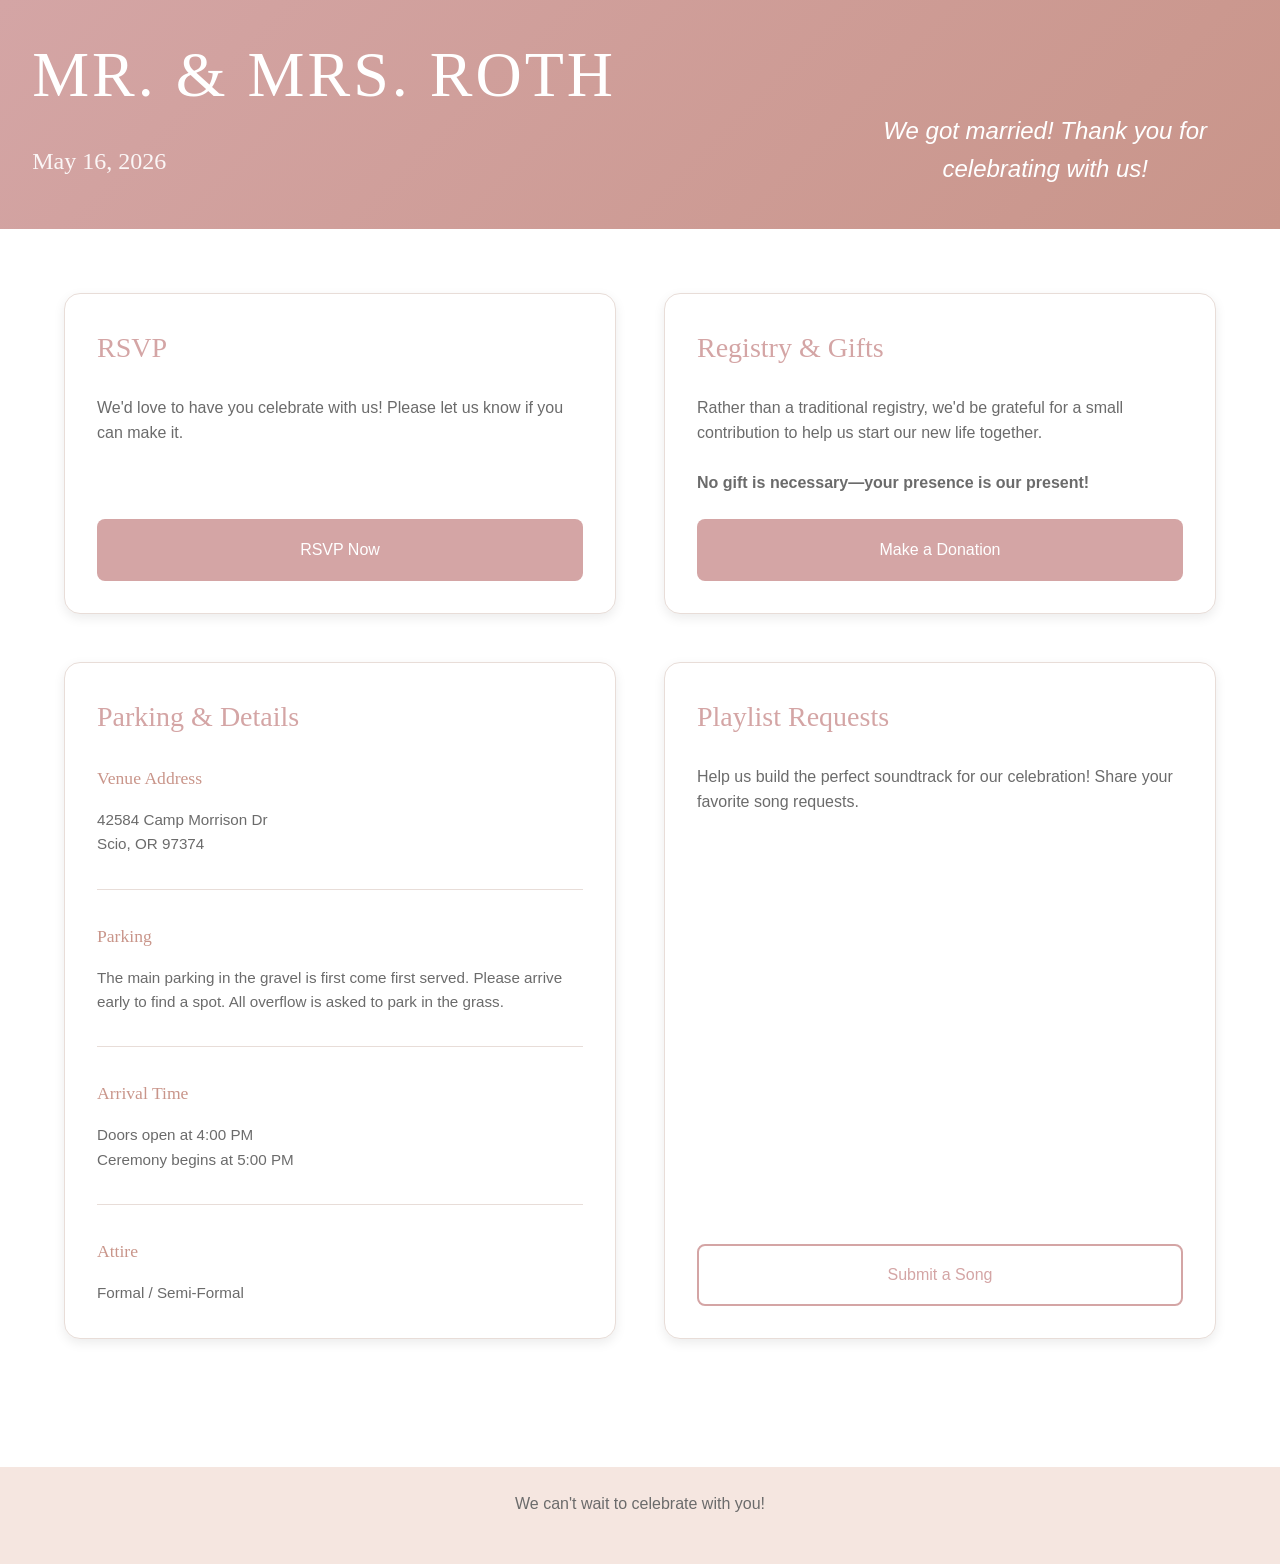
==== index.html @ 15a50e6d "Tweaked the hero section spacing and responsiveness and added some real rough info." ====
<!DOCTYPE html>
<html lang="en">
<head>
    <meta charset="UTF-8">
    <meta name="viewport" content="width=device-width, initial-scale=1.0">
    <title>Mr. & Mrs. Roth - 2026</title>
    <link rel="stylesheet" href="style.css">
</head>
<body>
    <!-- ========== HERO SECTION ========== -->
    <section class="hero">
        <div class="hero-content">
            <div class="hero-left">
                <h1 class="hero-title">Mr. & Mrs. Roth</h1>
                <p class="hero-subtitle">May 16, 2026</p>
            </div>
            <!-- Countdown Timer -->
            <div class="hero-right">
                <div class="countdown">
                    <div class="countdown-item">
                        <span class="countdown-value" id="days">0</span>
                        <span class="countdown-label">Days</span>
                    </div>
                    <div class="countdown-item">
                        <span class="countdown-value" id="hours">0</span>
                        <span class="countdown-label">Hours</span>
                    </div>
                    <div class="countdown-item">
                        <span class="countdown-value" id="minutes">0</span>
                        <span class="countdown-label">Minutes</span>
                    </div>
                    <div class="countdown-item">
                        <span class="countdown-value" id="seconds">0</span>
                        <span class="countdown-label">Seconds</span>
                    </div>
                </div>
            </div>
        </div>
    </section>

    <!-- ========== MAIN CONTENT GRID ========== -->
    <main class="container">
        <!-- TOP LEFT: RSVP Card -->
        <section class="card rsvp-card">
            <h2>RSVP</h2>
            <!-- EDIT: Replace Google Forms URL with your actual form link -->
            <p>We'd love to have you celebrate with us! Please let us know if you can make it.</p>
            <a href="https://forms.google.com/placeholder-rsvp-form" class="btn btn-primary" target="_blank">
                RSVP Now
            </a>
            <!-- OPTIONAL: Embedded Google Form
            If you prefer to embed a form instead of linking to it, uncomment the iframe below
            and replace the src URL with your Google Form embedding link.
            <iframe src="https://docs.google.com/forms/d/e/YOUR-FORM-ID/viewform?embedded=true" 
                    width="100%" height="400" frameborder="0" marginheight="0" marginwidth="0">
                Loading form...
            </iframe>
            -->
        </section>

        <!-- TOP RIGHT: Registry / Gifts Card -->
        <!-- EDIT: Customize the registry message and donation link -->
        <section class="card registry-card">
            <h2>Registry & Gifts</h2>
            <p>Rather than a traditional registry, we'd be grateful for a small contribution to help us start our new life together.</p>
            <p><strong>No gift is necessary—your presence is our present!</strong></p>
            <!-- EDIT: Replace placeholder donation link with your actual payment/donation service -->
            <a href="https://www.placeholder-donation-link.com" class="btn btn-primary" target="_blank">
                Make a Donation
            </a>
        </section>

        <!-- BOTTOM LEFT: Parking & Logistics Card -->
        <!-- EDIT: Replace all placeholder details with your actual venue information -->
        <section class="card logistics-card">
            <h2>Parking & Details</h2>
            <div class="detail-item">
                <h3>Venue Address</h3>
                <p>42584 Camp Morrison Dr<br>Scio, OR 97374</p>
            </div>
            <div class="detail-item">
                <h3>Parking</h3>
                <p>The main parking in the gravel is first come first served. Please arrive early to find a spot. All overflow is asked to park in the grass.</p>
            </div>
            <div class="detail-item">
                <h3>Arrival Time</h3>
                <p>Doors open at 4:00 PM<br>Ceremony begins at 5:00 PM</p>
            </div>
            <div class="detail-item">
                <h3>Attire</h3>
                <p>Formal / Semi-Formal</p>
            </div>
        </section>

        <!-- BOTTOM RIGHT: Playlist Requests Card -->
        <!-- EDIT: Change this section to FAQs, Accommodations, or other content as needed -->
        <section class="card playlist-card">
            <h2>Playlist Requests</h2>
            <p>Help us build the perfect soundtrack for our celebration! Share your favorite song requests.</p>
            <!-- EDIT: Replace with your actual playlist request link -->
            <a href="https://forms.google.com/placeholder-playlist-form" class="btn btn-secondary" target="_blank">
                Submit a Song
            </a>
        </section>
    </main>

    <!-- Footer (optional) -->
    <footer class="footer">
        <p>We can't wait to celebrate with you!</p>
    </footer>

    <!-- Link to JavaScript file -->
    <script src="script.js"></script>
</body>
</html>
---- style.css ----
/* ========== VARIABLES & RESET ========== */

:root {
    /* Color Palette */
    --primary-color: #d4a5a5;      /* Soft rose */
    --secondary-color: #f5e6e0;    /* Cream/off-white */
    --text-dark: #3d3d3d;          /* Dark gray */
    --text-light: #6b6b6b;         /* Medium gray */
    --accent: #c9958a;             /* Muted mauve */
    --border-light: #e8ddd8;       /* Light taupe */
    --shadow: rgba(0, 0, 0, 0.08); /* Subtle shadow */
    
    /* Typography */
    --font-serif: 'Georgia', 'Garamond', serif;
    --font-sans: 'Segoe UI', 'Helvetica Neue', sans-serif;
    
    /* Spacing */
    --spacing-xs: 0.5rem;
    --spacing-sm: 1rem;
    --spacing-md: 1.5rem;
    --spacing-lg: 2rem;
    --spacing-xl: 3rem;
    --spacing-2xl: 4rem;
    
    /* Transitions */
    --transition: all 0.3s ease;
}

* {
    margin: 0;
    padding: 0;
    box-sizing: border-box;
}

html {
    scroll-behavior: smooth;
}

body {
    font-family: var(--font-sans);
    color: var(--text-dark);
    background-color: #ffffff;
    line-height: 1.6;
}

/* ========== TYPOGRAPHY ========== */

h1, h2, h3 {
    font-family: var(--font-serif);
    font-weight: normal;
    color: var(--text-dark);
}

h1 {
    font-size: 3.5rem;
    letter-spacing: 2px;
    margin-bottom: var(--spacing-sm);
}

h2 {
    font-size: 1.75rem;
    margin-bottom: var(--spacing-md);
    color: var(--accent);
}

h3 {
    font-size: 1.1rem;
    margin-bottom: var(--spacing-xs);
}

p {
    color: var(--text-light);
    margin-bottom: var(--spacing-md);
}

/* ========== HERO SECTION ========== */

.hero {
    background: linear-gradient(135deg, var(--primary-color) 0%, var(--accent) 100%);
    color: white;
    padding: var(--spacing-md) var(--spacing-sm);
    text-align: center;
    width: 100%;
    min-height: 20vh;
    display: flex;
    align-items: center;
    justify-content: center;
}

.hero-content {
    display: flex;
    align-items: center;
    justify-content: space-evenly;
    flex-direction: row;
    gap: var(--spacing-2xl);
}

.hero-left {
    flex: 2;
    display: flex;
    flex-direction: column ;
    text-align: left;
}

.hero-right {
    flex: 1;
    display: flex;
    align-self: end;
    justify-content: center;
    padding: var(--spacing-sm);
}

.hero-title {
    color: white;
    font-size: clamp(2.5rem, 10vw, 4rem);
    margin-bottom: var(--spacing-sm);
    text-transform: uppercase;
    letter-spacing: 3px;
}

.hero-subtitle {
    color: rgba(255, 255, 255, 0.9);
    font-size: 1.5rem;
    /* margin-bottom: var(--spacing-2xl); */
    font-family: var(--font-serif);
    font-weight: normal;
}

/* ========== COUNTDOWN TIMER ========== */

.countdown {
    display: flex;
    flex-direction: row;
    justify-content: center;
    gap: var(--spacing-sm);
    flex-wrap: nowrap;
    margin-top: 0;
}

.countdown-item {
    display: flex;
    flex-direction: column;
    align-items: center;
    background: rgba(255, 255, 255, 0.15);
    padding: var(--spacing-sm) var(--spacing-md);
    border-radius: 12px;
    backdrop-filter: blur(10px);
    min-width: 70px;
}

.countdown-value {
    font-size: 1.8rem;
    font-weight: bold;
    color: white;
    display: block;
    margin-bottom: var(--spacing-xs);
}

.countdown-label {
    font-size: 0.85rem;
    color: rgba(255, 255, 255, 0.8);
    text-transform: uppercase;
    letter-spacing: 1px;
}

.countdown-expired {
    text-align: center;
    color: white;
    font-size: 1.5rem;
    margin-top: var(--spacing-xl);
    font-style: italic;
}

/* ========== MAIN CONTAINER & GRID ========== */

.container {
    max-width: 1200px;
    margin: 0 auto;
    padding: var(--spacing-2xl) var(--spacing-md);
    display: grid;
    grid-template-columns: 1fr 1fr;
    gap: var(--spacing-xl);
}

/* ========== CARDS ========== */

.card {
    background: white;
    border: 1px solid var(--border-light);
    border-radius: 16px;
    padding: var(--spacing-lg);
    box-shadow: 0 4px 12px var(--shadow);
    transition: var(--transition);
    display: flex;
    flex-direction: column;
}

.card:hover {
    box-shadow: 0 8px 20px rgba(0, 0, 0, 0.12);
    transform: translateY(-2px);
}

.card h2 {
    color: var(--primary-color);
}

.card p {
    flex-grow: 1;
    margin-bottom: var(--spacing-md);
}

/* Card-specific styling */
.rsvp-card, .registry-card, .logistics-card, .playlist-card {
    min-height: 300px;
}

/* ========== DETAIL ITEMS (for Logistics) ========== */

.detail-item {
    margin-bottom: var(--spacing-lg);
    padding-bottom: var(--spacing-lg);
    border-bottom: 1px solid var(--border-light);
}

.detail-item:last-child {
    border-bottom: none;
    margin-bottom: 0;
    padding-bottom: 0;
}

.detail-item h3 {
    color: var(--accent);
    margin-bottom: var(--spacing-sm);
}

.detail-item p {
    margin-bottom: 0;
    font-size: 0.95rem;
}

/* ========== BUTTONS ========== */

.btn {
    display: inline-block;
    padding: var(--spacing-sm) var(--spacing-lg);
    border-radius: 8px;
    text-decoration: none;
    font-weight: 500;
    text-align: center;
    border: none;
    cursor: pointer;
    transition: var(--transition);
    font-size: 1rem;
    border: 2px solid transparent;
}

.btn-primary {
    background: var(--primary-color);
    color: white;
}

.btn-primary:hover {
    background: var(--accent);
    transform: translateY(-2px);
    box-shadow: 0 4px 12px rgba(212, 165, 165, 0.3);
}

.btn-secondary {
    background: transparent;
    color: var(--primary-color);
    border: 2px solid var(--primary-color);
}

.btn-secondary:hover {
    background: var(--secondary-color);
    border-color: var(--accent);
    color: var(--accent);
}

/* ========== FOOTER ========== */

.footer {
    background: var(--secondary-color);
    text-align: center;
    padding: var(--spacing-md) var(--spacing-md);
    margin-top: var(--spacing-2xl);
    color: var(--text-light);
}

/* ========== RESPONSIVE DESIGN ========== */

/* Tablet and smaller desktop */
@media (max-width: 768px) {
    :root {
        --spacing-xl: 2rem;
        --spacing-2xl: 2.5rem;
    }

    h1 {
        font-size: 2.5rem;
    }

    h2 {
        font-size: 1.5rem;
    }
    
    .hero-subtitle {
        font-size: 1.25rem;
    }

    .hero-content {
        flex-direction: column;
        text-align: center;
    }

    .hero-left {
        text-align: center;
    }

    .hero-right {
        width: 100%;
    }

    .countdown {
        gap: var(--spacing-md);
        flex-direction: row;
        flex-wrap: wrap;
        justify-content: center;
    }

    .countdown-item {
        padding: var(--spacing-md) var(--spacing-md);
        min-width: 75px;
    }

    .countdown-value {
        font-size: 2rem;
    }

    .container {
        grid-template-columns: 1fr;
        gap: var(--spacing-lg);
    }

    .card {
        padding: var(--spacing-md);
        min-height: auto;
    }
}

/* Mobile */
@media (max-width: 480px) {
    :root {
        --spacing-lg: 1.5rem;
        --spacing-xl: 1.5rem;
        --spacing-2xl: 2rem;
    }

    h1 {
        font-size: 2rem;
        letter-spacing: 1px;
    }

    h2 {
        font-size: 1.3rem;
    }

    .hero {
        min-height: 35vh;
        padding: var(--spacing-xl) 0;
    }

    .hero-content {
        flex-direction: column;
        text-align: center;
    }

    .hero-right {
        padding: 0;
    }

    .hero-title {
        font-size: 2rem;
    }

    .hero-subtitle {
        font-size: 1rem;
    }

    .countdown {
        gap: var(--spacing-xs);
        flex-direction: row;
        flex-wrap: wrap;
        justify-content: center;
    }

    .countdown-item {
        padding: var(--spacing-sm) var(--spacing-sm);
        min-width: 50px;
    }

    .countdown-value {
        font-size: 1.3rem;
    }

    .countdown-label {
        font-size: 0.7rem;
    }

    .container {
        padding: var(--spacing-lg) var(--spacing-sm);
        gap: var(--spacing-md);
    }

    .card {
        padding: var(--spacing-md) var(--spacing-sm);
    }

    .btn {
        width: 100%;
        padding: var(--spacing-sm) var(--spacing-md);
    }

    .detail-item {
        margin-bottom: var(--spacing-md);
        padding-bottom: var(--spacing-md);
    }
}

/* ========== PRINT STYLES ========== */

@media print {
    .countdown {
        display: none;
    }
}
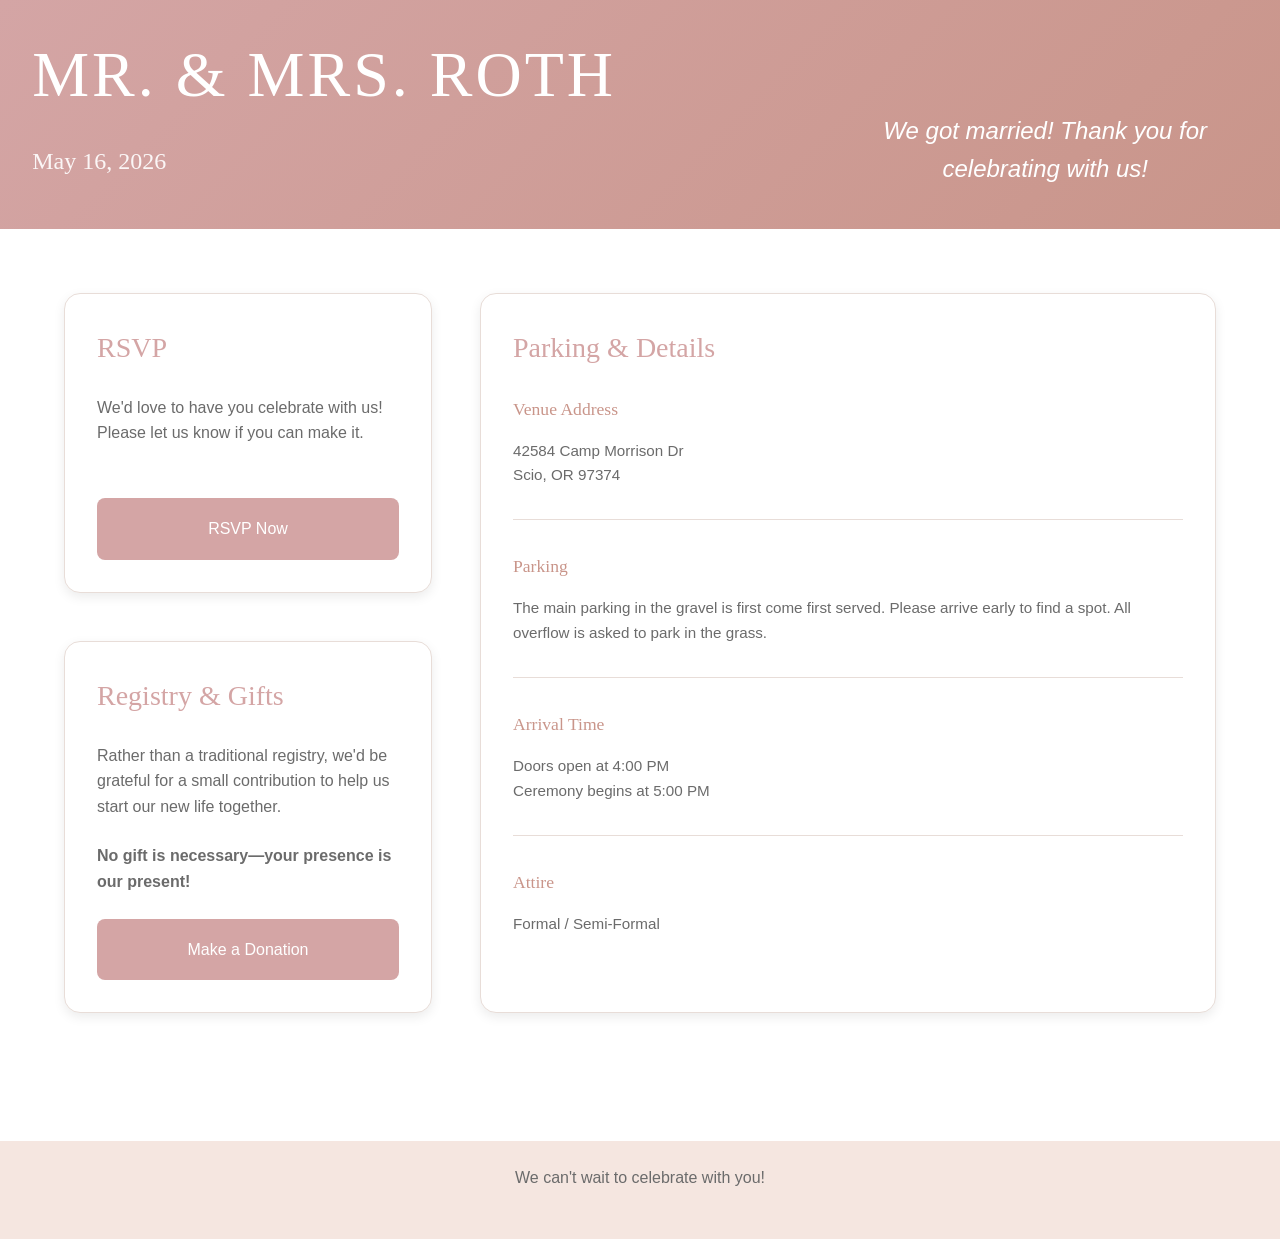
==== commit ced09208: "Reorganized the layout and linked a google from for RSVPing" ====
--- a/index.html
+++ b/index.html
@@ -43,19 +43,10 @@
         <!-- TOP LEFT: RSVP Card -->
         <section class="card rsvp-card">
             <h2>RSVP</h2>
-            <!-- EDIT: Replace Google Forms URL with your actual form link -->
             <p>We'd love to have you celebrate with us! Please let us know if you can make it.</p>
-            <a href="https://forms.google.com/placeholder-rsvp-form" class="btn btn-primary" target="_blank">
+            <a href="https://forms.gle/iLn6RCU9PXUyWr2C9" class="btn btn-primary" target="_blank">
                 RSVP Now
             </a>
-            <!-- OPTIONAL: Embedded Google Form
-            If you prefer to embed a form instead of linking to it, uncomment the iframe below
-            and replace the src URL with your Google Form embedding link.
-            <iframe src="https://docs.google.com/forms/d/e/YOUR-FORM-ID/viewform?embedded=true" 
-                    width="100%" height="400" frameborder="0" marginheight="0" marginwidth="0">
-                Loading form...
-            </iframe>
-            -->
         </section>
 
         <!-- TOP RIGHT: Registry / Gifts Card -->
@@ -92,16 +83,6 @@
             </div>
         </section>
 
-        <!-- BOTTOM RIGHT: Playlist Requests Card -->
-        <!-- EDIT: Change this section to FAQs, Accommodations, or other content as needed -->
-        <section class="card playlist-card">
-            <h2>Playlist Requests</h2>
-            <p>Help us build the perfect soundtrack for our celebration! Share your favorite song requests.</p>
-            <!-- EDIT: Replace with your actual playlist request link -->
-            <a href="https://forms.google.com/placeholder-playlist-form" class="btn btn-secondary" target="_blank">
-                Submit a Song
-            </a>
-        </section>
     </main>
 
     <!-- Footer (optional) -->
--- a/style.css
+++ b/style.css
@@ -210,8 +210,29 @@
 }
 
 /* Card-specific styling */
-.rsvp-card, .registry-card, .logistics-card, .playlist-card {
+.rsvp-card, .registry-card, .logistics-card {
     min-height: 300px;
+}
+
+@media (min-width: 769px) {
+    .container {
+        grid-template-columns: 1fr 2fr;
+        grid-template-areas:
+            "rsvp logistics"
+            "registry logistics";
+    }
+
+    .rsvp-card {
+        grid-area: rsvp;
+    }
+
+    .registry-card {
+        grid-area: registry;
+    }
+
+    .logistics-card {
+        grid-area: logistics;
+    }
 }
 
 /* ========== DETAIL ITEMS (for Logistics) ========== */
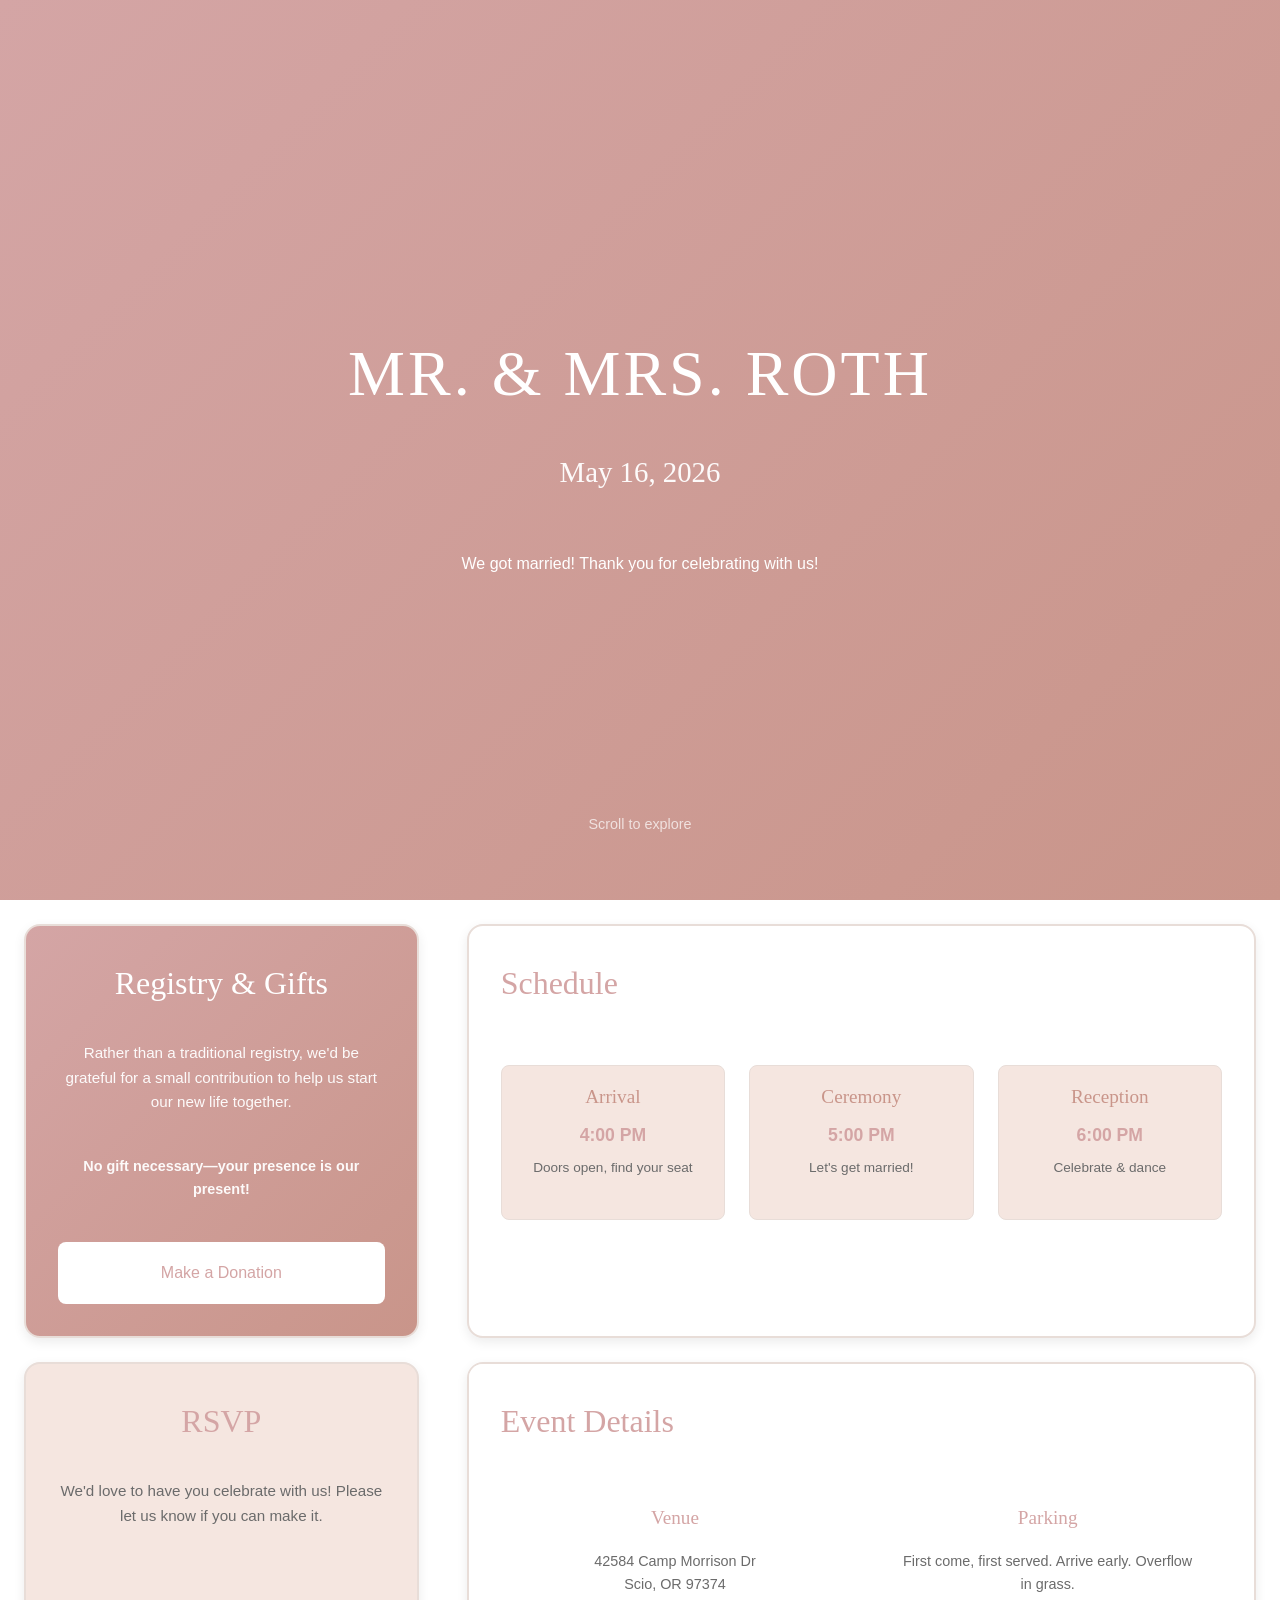
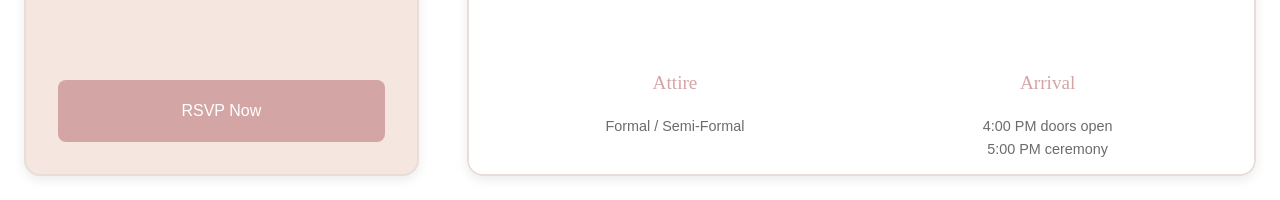
==== commit b853156c: "Save commit" ====
--- a/index.html
+++ b/index.html
@@ -8,14 +8,13 @@
 </head>
 <body>
     <!-- ========== HERO SECTION ========== -->
-    <section class="hero">
+    <section class="section hero">
         <div class="hero-content">
-            <div class="hero-left">
+            <div class="hero-title-wrapper">
                 <h1 class="hero-title">Mr. & Mrs. Roth</h1>
                 <p class="hero-subtitle">May 16, 2026</p>
-            </div>
-            <!-- Countdown Timer -->
-            <div class="hero-right">
+                
+                <!-- Countdown Timer -->
                 <div class="countdown">
                     <div class="countdown-item">
                         <span class="countdown-value" id="days">0</span>
@@ -36,61 +35,170 @@
                 </div>
             </div>
         </div>
-    </section>
-
-    <!-- ========== MAIN CONTENT GRID ========== -->
-    <main class="container">
-        <!-- TOP LEFT: RSVP Card -->
-        <section class="card rsvp-card">
-            <h2>RSVP</h2>
-            <p>We'd love to have you celebrate with us! Please let us know if you can make it.</p>
-            <a href="https://forms.gle/iLn6RCU9PXUyWr2C9" class="btn btn-primary" target="_blank">
-                RSVP Now
-            </a>
-        </section>
-
-        <!-- TOP RIGHT: Registry / Gifts Card -->
-        <!-- EDIT: Customize the registry message and donation link -->
-        <section class="card registry-card">
-            <h2>Registry & Gifts</h2>
-            <p>Rather than a traditional registry, we'd be grateful for a small contribution to help us start our new life together.</p>
-            <p><strong>No gift is necessary—your presence is our present!</strong></p>
-            <!-- EDIT: Replace placeholder donation link with your actual payment/donation service -->
-            <a href="https://www.placeholder-donation-link.com" class="btn btn-primary" target="_blank">
-                Make a Donation
-            </a>
-        </section>
-
-        <!-- BOTTOM LEFT: Parking & Logistics Card -->
-        <!-- EDIT: Replace all placeholder details with your actual venue information -->
-        <section class="card logistics-card">
-            <h2>Parking & Details</h2>
-            <div class="detail-item">
-                <h3>Venue Address</h3>
-                <p>42584 Camp Morrison Dr<br>Scio, OR 97374</p>
-            </div>
-            <div class="detail-item">
-                <h3>Parking</h3>
-                <p>The main parking in the gravel is first come first served. Please arrive early to find a spot. All overflow is asked to park in the grass.</p>
-            </div>
-            <div class="detail-item">
-                <h3>Arrival Time</h3>
-                <p>Doors open at 4:00 PM<br>Ceremony begins at 5:00 PM</p>
-            </div>
-            <div class="detail-item">
-                <h3>Attire</h3>
-                <p>Formal / Semi-Formal</p>
-            </div>
-        </section>
-
-    </main>
-
-    <!-- Footer (optional) -->
-    <footer class="footer">
-        <p>We can't wait to celebrate with you!</p>
-    </footer>
-
-    <!-- Link to JavaScript file -->
+
+        <!-- Scroll indicator -->
+        <div class="scroll-indicator">
+            <span>Scroll to explore</span>
+        </div>
+    </section>
+
+    <!-- ========== MAIN CONTENT SECTION ========== -->
+    <section class="section main-content">
+        <div class="content-grid">
+            <!-- LEFT COLUMN (1/3 width) -->
+            <div class="content-column left-column">
+                <!-- Left Card 1: Registry -->
+                <div class="card registry-card">
+                    <h2>Registry & Gifts</h2>
+                    <p class="registry-message">
+                        Rather than a traditional registry, we'd be grateful for a small contribution to help us start our new life together.
+                    </p>
+                    <p class="registry-emphasis">
+                        <strong>No gift necessary—your presence is our present!</strong>
+                    </p>
+                    <a href="#" class="btn btn-primary" target="_blank">
+                        Make a Donation
+                    </a>
+                </div>
+
+                <!-- Left Card 2: RSVP -->
+                <div class="card rsvp-card">
+                    <h2>RSVP</h2>
+                    <p>We'd love to have you celebrate with us! Please let us know if you can make it.</p>
+                    <a href="https://forms.gle/iLn6RCU9PXUyWr2C9" class="btn btn-primary" target="_blank">
+                        RSVP Now
+                    </a>
+                </div>
+            </div>
+
+            <!-- RIGHT COLUMN -->
+            <!-- RIGHT COLUMN (2/3 width) -->
+            <div class="content-column right-column">
+                <!-- Right Card 1: Schedule -->
+                <div class="card schedule-card">
+                    <h2>Schedule</h2>
+                    <div class="schedule-items">
+                        <div class="schedule-item">
+                            <h3>Arrival</h3>
+                            <p class="time">4:00 PM</p>
+                            <p class="description">Doors open, find your seat</p>
+                        </div>
+                        <div class="schedule-item">
+                            <h3>Ceremony</h3>
+                            <p class="time">5:00 PM</p>
+                            <p class="description">Let's get married!</p>
+                        </div>
+                        <div class="schedule-item">
+                            <h3>Reception</h3>
+                            <p class="time">6:00 PM</p>
+                            <p class="description">Celebrate & dance</p>
+                        </div>
+                    </div>
+                </div>
+
+                <!-- Right Card 2: Event Details -->
+                <div class="card details-card">
+                    <h2>Event Details</h2>
+                    <div class="details-grid">
+                        <div class="detail-item">
+                            <h3>Venue</h3>
+                            <p>42584 Camp Morrison Dr<br>Scio, OR 97374</p>
+                        </div>
+                        <div class="detail-item">
+                            <h3>Parking</h3>
+                            <p>First come, first served. Arrive early. Overflow in grass.</p>
+                        </div>
+                        <div class="detail-item">
+                            <h3>Attire</h3>
+                            <p>Formal / Semi-Formal</p>
+                        </div>
+                        <div class="detail-item">
+                            <h3>Arrival</h3>
+                            <p>4:00 PM doors open<br>5:00 PM ceremony</p>
+                        </div>
+                    </div>
+                </div>
+            </div>
+        </div>
+    </section>
+
+    <!-- ========== MOBILE-ONLY SECTIONS ========== -->
+    <!-- These sections only appear on mobile and provide additional snap points -->
+    
+    <section class="section registry-mobile">
+        <div class="section-content">
+            <div class="card registry-card">
+                <h2>Registry & Gifts</h2>
+                <p class="registry-message">
+                    Rather than a traditional registry, we'd be grateful for a small contribution to help us start our new life together.
+                </p>
+                <p class="registry-emphasis">
+                    <strong>No gift necessary—your presence is our present!</strong>
+                </p>
+                <a href="#" class="btn btn-primary" target="_blank">
+                    Make a Donation
+                </a>
+            </div>
+
+            <div class="card rsvp-card">
+                <h2>RSVP</h2>
+                <p>We'd love to have you celebrate with us! Please let us know if you can make it.</p>
+                <a href="https://forms.gle/iLn6RCU9PXUyWr2C9" class="btn btn-primary" target="_blank">
+                    RSVP Now
+                </a>
+            </div>
+        </div>
+    </section>
+    
+    <section class="section schedule-mobile">
+        <div class="section-content">
+            <h2>Schedule</h2>
+            <div class="schedule-items">
+                <div class="schedule-item">
+                    <h3>Arrival</h3>
+                    <p class="time">4:00 PM</p>
+                    <p class="description">Doors open, find your seat</p>
+                </div>
+                <div class="schedule-item">
+                    <h3>Ceremony</h3>
+                    <p class="time">5:00 PM</p>
+                    <p class="description">Let's get married!</p>
+                </div>
+                <div class="schedule-item">
+                    <h3>Reception</h3>
+                    <p class="time">6:00 PM</p>
+                    <p class="description">Celebrate & dance</p>
+                </div>
+            </div>
+        </div>
+    </section>
+
+    <section class="section event-details-mobile">
+        <div class="section-content">
+            <div class="card details-card">
+                <h2>Event Details</h2>
+                <div class="details-grid">
+                    <div class="detail-item">
+                        <h3>Venue</h3>
+                        <p>42584 Camp Morrison Dr<br>Scio, OR 97374</p>
+                    </div>
+                    <div class="detail-item">
+                        <h3>Parking</h3>
+                        <p>First come, first served. Arrive early. Overflow in grass.</p>
+                    </div>
+                    <div class="detail-item">
+                        <h3>Attire</h3>
+                        <p>Formal / Semi-Formal</p>
+                    </div>
+                    <div class="detail-item">
+                        <h3>Arrival</h3>
+                        <p>4:00 PM doors open<br>5:00 PM ceremony</p>
+                    </div>
+                </div>
+            </div>
+        </div>
+    </section>
+
     <script src="script.js"></script>
 </body>
 </html>
--- a/style.css
+++ b/style.css
@@ -34,6 +34,7 @@
 
 html {
     scroll-behavior: smooth;
+    scroll-snap-type: y mandatory;
 }
 
 body {
@@ -41,6 +42,8 @@
     color: var(--text-dark);
     background-color: #ffffff;
     line-height: 1.6;
+    margin: 0;
+    padding: 0;
 }
 
 /* ========== TYPOGRAPHY ========== */
@@ -52,25 +55,49 @@
 }
 
 h1 {
-    font-size: 3.5rem;
+    font-size: clamp(2.5rem, 5vw, 4rem);
     letter-spacing: 2px;
+    margin-bottom: var(--spacing-md);
+}
+
+h2 {
+    font-size: clamp(1.5rem, 4vw, 2rem);
+    margin-bottom: var(--spacing-lg);
+    color: var(--accent);
+}
+
+h3 {
+    font-size: clamp(1rem, 2.5vw, 1.2rem);
     margin-bottom: var(--spacing-sm);
-}
-
-h2 {
-    font-size: 1.75rem;
-    margin-bottom: var(--spacing-md);
     color: var(--accent);
-}
-
-h3 {
-    font-size: 1.1rem;
-    margin-bottom: var(--spacing-xs);
 }
 
 p {
     color: var(--text-light);
     margin-bottom: var(--spacing-md);
+    font-size: clamp(0.95rem, 2vw, 1rem);
+}
+
+/* ========== SECTIONS ========== */
+
+.section {
+    width: 100%;
+    height: 100vh;
+    height: 100svh;
+    display: flex;
+    flex-direction: column;
+    align-items: center;
+    justify-content: center;
+    scroll-snap-align: start;
+    scroll-snap-stop: always;
+    position: relative;
+}
+
+.section-content {
+    max-width: 900px;
+    width: 100%;
+    text-align: center;
+    padding: var(--spacing-lg);
 }
 
 /* ========== HERO SECTION ========== */
@@ -78,52 +105,37 @@
 .hero {
     background: linear-gradient(135deg, var(--primary-color) 0%, var(--accent) 100%);
     color: white;
-    padding: var(--spacing-md) var(--spacing-sm);
-    text-align: center;
-    width: 100%;
-    min-height: 20vh;
-    display: flex;
+    padding: var(--spacing-2xl) var(--spacing-lg);
+}
+
+.hero-content {
+    display: flex;
+    flex-direction: column;
     align-items: center;
     justify-content: center;
-}
-
-.hero-content {
-    display: flex;
-    align-items: center;
-    justify-content: space-evenly;
-    flex-direction: row;
     gap: var(--spacing-2xl);
 }
 
-.hero-left {
-    flex: 2;
-    display: flex;
-    flex-direction: column ;
-    text-align: left;
-}
-
-.hero-right {
-    flex: 1;
-    display: flex;
-    align-self: end;
-    justify-content: center;
-    padding: var(--spacing-sm);
-}
-
 .hero-title {
     color: white;
-    font-size: clamp(2.5rem, 10vw, 4rem);
-    margin-bottom: var(--spacing-sm);
     text-transform: uppercase;
     letter-spacing: 3px;
+    margin-bottom: 0;
+}
+
+.hero-title-wrapper {
+    display: flex;
+    flex-direction: column;
+    align-items: center;
+    gap: var(--spacing-md);
 }
 
 .hero-subtitle {
-    color: rgba(255, 255, 255, 0.9);
-    font-size: 1.5rem;
-    /* margin-bottom: var(--spacing-2xl); */
+    color: rgba(255, 255, 255, 0.95);
     font-family: var(--font-serif);
-    font-weight: normal;
+    font-size: clamp(1.25rem, 3vw, 1.8rem);
+    margin-bottom: 0;
+    margin-top: 0;
 }
 
 /* ========== COUNTDOWN TIMER ========== */
@@ -133,8 +145,8 @@
     flex-direction: row;
     justify-content: center;
     gap: var(--spacing-sm);
-    flex-wrap: nowrap;
-    margin-top: 0;
+    flex-wrap: wrap;
+    margin-top: var(--spacing-lg);
 }
 
 .countdown-item {
@@ -142,14 +154,14 @@
     flex-direction: column;
     align-items: center;
     background: rgba(255, 255, 255, 0.15);
-    padding: var(--spacing-sm) var(--spacing-md);
+    padding: var(--spacing-md) var(--spacing-lg);
     border-radius: 12px;
     backdrop-filter: blur(10px);
     min-width: 70px;
 }
 
 .countdown-value {
-    font-size: 1.8rem;
+    font-size: clamp(1.5rem, 3vw, 2.2rem);
     font-weight: bold;
     color: white;
     display: block;
@@ -157,51 +169,97 @@
 }
 
 .countdown-label {
-    font-size: 0.85rem;
+    font-size: 0.75rem;
     color: rgba(255, 255, 255, 0.8);
     text-transform: uppercase;
     letter-spacing: 1px;
 }
 
-.countdown-expired {
-    text-align: center;
-    color: white;
-    font-size: 1.5rem;
-    margin-top: var(--spacing-xl);
-    font-style: italic;
-}
-
-/* ========== MAIN CONTAINER & GRID ========== */
-
-.container {
-    max-width: 1200px;
-    margin: 0 auto;
-    padding: var(--spacing-2xl) var(--spacing-md);
+/* Scroll Indicator */
+
+.scroll-indicator {
+    position: absolute;
+    bottom: var(--spacing-2xl);
+    left: 50%;
+    transform: translateX(-50%);
+    color: rgba(255, 255, 255, 0.7);
+    font-size: 0.9rem;
+    animation: bounce 2s infinite;
+}
+
+@keyframes bounce {
+    0%, 100% {
+        transform: translateX(-50%) translateY(0);
+    }
+    50% {
+        transform: translateX(-50%) translateY(10px);
+    }
+}
+
+/* ========== MAIN CONTENT SECTION (Desktop) ========== */
+
+.main-content {
+    background: white;
+    padding: var(--spacing-md);
+    display: flex;
+    align-items: center;
+    justify-content: center;
+    height: 100vh;
+    height: 100svh;
+    overflow: hidden;
+    box-sizing: border-box;
+}
+
+.content-grid {
     display: grid;
-    grid-template-columns: 1fr 1fr;
-    gap: var(--spacing-xl);
+    grid-template-columns: 1fr 2fr;
+    gap: var(--spacing-md);
+    width: 100%;
+    height: 100%;
+    max-width: 1600px;
+    box-sizing: border-box;
+}
+
+.content-column {
+    display: grid;
+    grid-template-rows: 1fr 1fr;
+    gap: var(--spacing-md);
+    height: 100%;
+    width: 100%;
+    min-height: 0;
+}
+
+.left-column {
+    grid-template-columns: 1fr;
+}
+
+.right-column {
+    grid-template-columns: 1fr;
 }
 
 /* ========== CARDS ========== */
 
 .card {
     background: white;
-    border: 1px solid var(--border-light);
+    border: 2px solid var(--border-light);
     border-radius: 16px;
-    padding: var(--spacing-lg);
+    padding: var(--spacing-md);
     box-shadow: 0 4px 12px var(--shadow);
     transition: var(--transition);
     display: flex;
     flex-direction: column;
+    overflow-y: auto;
+    min-height: 0;
 }
 
 .card:hover {
+    border-color: var(--accent);
     box-shadow: 0 8px 20px rgba(0, 0, 0, 0.12);
-    transform: translateY(-2px);
 }
 
 .card h2 {
     color: var(--primary-color);
+    margin-top: 0;
 }
 
 .card p {
@@ -209,54 +267,119 @@
     margin-bottom: var(--spacing-md);
 }
 
-/* Card-specific styling */
-.rsvp-card, .registry-card, .logistics-card {
-    min-height: 300px;
-}
-
-@media (min-width: 769px) {
-    .container {
-        grid-template-columns: 1fr 2fr;
-        grid-template-areas:
-            "rsvp logistics"
-            "registry logistics";
-    }
-
-    .rsvp-card {
-        grid-area: rsvp;
-    }
-
-    .registry-card {
-        grid-area: registry;
-    }
-
-    .logistics-card {
-        grid-area: logistics;
-    }
-}
-
-/* ========== DETAIL ITEMS (for Logistics) ========== */
+/* ========== EVENT DETAILS CARD ========== */
+
+.details-card {
+    /* neutral background to match other cards */
+    background: white;
+    border: 2px solid var(--border-light);
+}
+
+.details-grid {
+    display: grid;
+    grid-template-columns: 1fr 1fr;
+    gap: var(--spacing-md);
+    width: 100%;
+    text-align: center;
+}
 
 .detail-item {
+    padding: var(--spacing-md);
+}
+
+.detail-item h3 {
+    margin-bottom: var(--spacing-sm);
+    color: var(--primary-color);
+}
+
+.detail-item p {
+    font-size: 0.9rem;
+    color: var(--text-light);
+    margin-bottom: 0;
+}
+
+/* ========== RSVP CARD ========== */
+
+.rsvp-card {
+    background: var(--secondary-color);
+    display: flex;
+    flex-direction: column;
+    justify-content: center;
+    text-align: center;
+}
+
+.rsvp-card p {
+    font-size: 0.95rem;
+}
+
+/* ========== SCHEDULE CARD ========== */
+
+.schedule-card {
+    background: white;
+}
+
+.schedule-items {
+    display: grid;
+    grid-template-columns: repeat(3, 1fr);
+    gap: var(--spacing-md);
+    width: 100%;
+    margin-top: var(--spacing-md);
+}
+
+.schedule-item {
+    background: var(--secondary-color);
+    padding: var(--spacing-sm);
+    border-radius: 8px;
+    text-align: center;
+    border: 1px solid var(--border-light);
+    display: flex;
+    flex-direction: column;
+    justify-content: center;
+}
+
+.schedule-item h3 {
+    margin-bottom: var(--spacing-xs);
+}
+
+.schedule-item .time {
+    font-size: 1.1rem;
+    color: var(--primary-color);
+    font-weight: bold;
+    margin-bottom: var(--spacing-xs);
+}
+
+.schedule-item .description {
+    font-size: 0.85rem;
+    color: var(--text-light);
+}
+
+/* ========== REGISTRY CARD ========== */
+
+.registry-card {
+    background: linear-gradient(135deg, var(--primary-color) 0%, var(--accent) 100%);
+    color: white;
+    display: flex;
+    flex-direction: column;
+    justify-content: center;
+    text-align: center;
+}
+
+.registry-card h2 {
+    color: white;
+}
+
+.registry-card p {
+    color: rgba(255, 255, 255, 0.95);
+}
+
+.registry-message {
+    font-size: 0.95rem;
+}
+
+.registry-emphasis {
+    font-size: 0.9rem;
+    color: rgba(255, 255, 255, 0.9);
     margin-bottom: var(--spacing-lg);
-    padding-bottom: var(--spacing-lg);
-    border-bottom: 1px solid var(--border-light);
-}
-
-.detail-item:last-child {
-    border-bottom: none;
-    margin-bottom: 0;
-    padding-bottom: 0;
-}
-
-.detail-item h3 {
-    color: var(--accent);
-    margin-bottom: var(--spacing-sm);
-}
-
-.detail-item p {
-    margin-bottom: 0;
-    font-size: 0.95rem;
 }
 
 /* ========== BUTTONS ========== */
@@ -271,7 +394,7 @@
     border: none;
     cursor: pointer;
     transition: var(--transition);
-    font-size: 1rem;
+    font-size: clamp(0.95rem, 2vw, 1rem);
     border: 2px solid transparent;
 }
 
@@ -283,168 +406,282 @@
 .btn-primary:hover {
     background: var(--accent);
     transform: translateY(-2px);
-    box-shadow: 0 4px 12px rgba(212, 165, 165, 0.3);
-}
-
-.btn-secondary {
-    background: transparent;
+    box-shadow: 0 6px 16px rgba(212, 165, 165, 0.3);
+}
+
+.registry-card .btn-primary {
+    background: white;
     color: var(--primary-color);
-    border: 2px solid var(--primary-color);
-}
-
-.btn-secondary:hover {
+}
+
+.registry-card .btn-primary:hover {
     background: var(--secondary-color);
-    border-color: var(--accent);
-    color: var(--accent);
-}
-
-/* ========== FOOTER ========== */
-
-.footer {
+}
+
+/* ========== MOBILE-ONLY SECTIONS ========== */
+
+.details-mobile,
+.schedule-mobile,
+.registry-mobile,
+.event-details-mobile {
+    display: none;
+    background: white;
+}
+
+.details-mobile .section-content {
+    display: flex;
+    flex-direction: column;
+    gap: var(--spacing-lg);
+    padding: var(--spacing-lg);
+}
+
+.details-mobile .card {
+    width: 100%;
+}
+
+.details-mobile .details-card {
+    margin-bottom: 0;
+}
+
+.details-mobile .rsvp-card {
+    text-align: center;
+}
+
+.schedule-mobile {
     background: var(--secondary-color);
-    text-align: center;
-    padding: var(--spacing-md) var(--spacing-md);
-    margin-top: var(--spacing-2xl);
-    color: var(--text-light);
+}
+
+.schedule-mobile .section-content {
+    display: flex;
+    flex-direction: column;
+    padding: var(--spacing-lg);
+}
+
+.registry-mobile {
+    background: linear-gradient(135deg, var(--primary-color) 0%, var(--accent) 100%);
+    color: white;
+}
+
+.registry-mobile .section-content {
+    display: flex;
+    flex-direction: column;
+    align-items: center;
+    justify-content: center;
+    padding: var(--spacing-lg);
+}
+
+.registry-mobile h2 {
+    color: white;
+}
+
+.registry-mobile p {
+    color: rgba(255, 255, 255, 0.95);
 }
 
 /* ========== RESPONSIVE DESIGN ========== */
 
-/* Tablet and smaller desktop */
-@media (max-width: 768px) {
-    :root {
-        --spacing-xl: 2rem;
-        --spacing-2xl: 2.5rem;
-    }
-
-    h1 {
-        font-size: 2.5rem;
-    }
-
-    h2 {
-        font-size: 1.5rem;
-    }
-    
-    .hero-subtitle {
-        font-size: 1.25rem;
-    }
-
-    .hero-content {
-        flex-direction: column;
-        text-align: center;
-    }
-
-    .hero-left {
-        text-align: center;
-    }
-
-    .hero-right {
-        width: 100%;
-    }
-
-    .countdown {
-        gap: var(--spacing-md);
-        flex-direction: row;
-        flex-wrap: wrap;
-        justify-content: center;
-    }
-
-    .countdown-item {
-        padding: var(--spacing-md) var(--spacing-md);
-        min-width: 75px;
-    }
-
-    .countdown-value {
-        font-size: 2rem;
-    }
-
-    .container {
-        grid-template-columns: 1fr;
+/* Landscape Tablet and Desktop */
+@media (min-width: 1024px) {
+    .main-content {
+        height: 100vh;
+        height: 100svh;
+    }
+
+    .content-grid {
+        gap: var(--spacing-xl);
+    }
+
+    .card {
+        padding: var(--spacing-lg);
+    }
+}
+
+/* Tablet (Landscape) */
+@media (max-width: 1023px) and (orientation: landscape) {
+    .section {
+        height: 100vh;
+        height: 100svh;
+    }
+
+    .main-content {
+        height: 100vh;
+        height: 100svh;
+    }
+
+    .content-grid {
         gap: var(--spacing-lg);
     }
 
     .card {
         padding: var(--spacing-md);
-        min-height: auto;
-    }
-}
-
-/* Mobile */
+    }
+
+    h2 {
+        font-size: 1.4rem;
+        margin-bottom: var(--spacing-md);
+    }
+}
+
+/* Tablet (Portrait) and Mobile */
+@media (max-width: 768px) {
+    .main-content {
+        display: none;
+    }
+
+    .schedule-mobile,
+    .details-mobile,
+    .registry-mobile,
+    .event-details-mobile {
+        display: flex;
+    }
+
+    .section-content {
+        padding: var(--spacing-lg);
+        max-width: 100%;
+    }
+
+    .details-mobile .section-content {
+        display: flex;
+        flex-direction: column;
+        gap: var(--spacing-md);
+        padding: var(--spacing-md);
+        height: 100%;
+        overflow-y: auto;
+    }
+
+    .details-mobile .card {
+        flex: 1;
+        min-height: 0;
+    }
+
+    .schedule-mobile .section-content {
+        padding: var(--spacing-md);
+    }
+
+    .registry-mobile .section-content {
+        padding: var(--spacing-md);
+        text-align: center;
+    }
+
+    .card {
+        padding: var(--spacing-md);
+        border-radius: 12px;
+    }
+
+    .details-grid {
+        grid-template-columns: 1fr;
+        gap: var(--spacing-sm);
+    }
+
+    .detail-item {
+        padding: var(--spacing-sm);
+    }
+
+    .schedule-items {
+        grid-template-columns: 1fr;
+        gap: var(--spacing-sm);
+        margin-top: var(--spacing-md);
+    }
+
+    .schedule-item {
+        padding: var(--spacing-md);
+    }
+
+    h2 {
+        font-size: 1.3rem;
+        margin-bottom: var(--spacing-md);
+    }
+
+    .countdown {
+        gap: 0.5rem;
+    }
+
+    .countdown-item {
+        padding: var(--spacing-sm) var(--spacing-md);
+        min-width: 50px;
+    }
+
+    .countdown-value {
+        font-size: 1.3rem;
+        margin-bottom: var(--spacing-xs);
+    }
+
+    .countdown-label {
+        font-size: 0.65rem;
+    }
+
+    .scroll-indicator {
+        font-size: 0.75rem;
+        bottom: var(--spacing-lg);
+    }
+
+    .btn {
+        display: block;
+        width: 100%;
+        max-width: 300px;
+        margin-left: auto;
+        margin-right: auto;
+    }
+
+    .registry-message {
+        font-size: 0.9rem;
+    }
+
+    .registry-emphasis {
+        font-size: 0.85rem;
+    }
+}
+
+/* Small Mobile */
 @media (max-width: 480px) {
     :root {
         --spacing-lg: 1.5rem;
-        --spacing-xl: 1.5rem;
-        --spacing-2xl: 2rem;
+        --spacing-xl: 2rem;
+        --spacing-2xl: 2.5rem;
+    }
+
+    .section {
+        padding: var(--spacing-lg) var(--spacing-sm);
+    }
+
+    .card {
+        padding: var(--spacing-md);
+    }
+
+    .details-grid {
+        grid-template-columns: 1fr;
+        gap: var(--spacing-sm);
+    }
+
+    .schedule-items {
+        gap: var(--spacing-sm);
     }
 
     h1 {
-        font-size: 2rem;
+        font-size: 2.2rem;
         letter-spacing: 1px;
     }
 
     h2 {
-        font-size: 1.3rem;
-    }
-
-    .hero {
-        min-height: 35vh;
-        padding: var(--spacing-xl) 0;
-    }
-
-    .hero-content {
-        flex-direction: column;
-        text-align: center;
-    }
-
-    .hero-right {
-        padding: 0;
-    }
-
-    .hero-title {
-        font-size: 2rem;
-    }
-
-    .hero-subtitle {
-        font-size: 1rem;
+        font-size: 1.2rem;
     }
 
     .countdown {
-        gap: var(--spacing-xs);
-        flex-direction: row;
-        flex-wrap: wrap;
-        justify-content: center;
+        gap: 0.5rem;
     }
 
     .countdown-item {
-        padding: var(--spacing-sm) var(--spacing-sm);
-        min-width: 50px;
-    }
-
-    .countdown-value {
-        font-size: 1.3rem;
-    }
-
-    .countdown-label {
-        font-size: 0.7rem;
-    }
-
-    .container {
-        padding: var(--spacing-lg) var(--spacing-sm);
-        gap: var(--spacing-md);
-    }
-
-    .card {
-        padding: var(--spacing-md) var(--spacing-sm);
+        padding: var(--spacing-sm);
+        min-width: 45px;
     }
 
     .btn {
-        width: 100%;
         padding: var(--spacing-sm) var(--spacing-md);
     }
 
-    .detail-item {
-        margin-bottom: var(--spacing-md);
-        padding-bottom: var(--spacing-md);
+    .rsvp-card p,
+    .registry-message {
+        font-size: 0.9rem;
     }
 }
 
@@ -454,4 +691,8 @@
     .countdown {
         display: none;
     }
-}
+
+    .scroll-indicator {
+        display: none;
+    }
+}
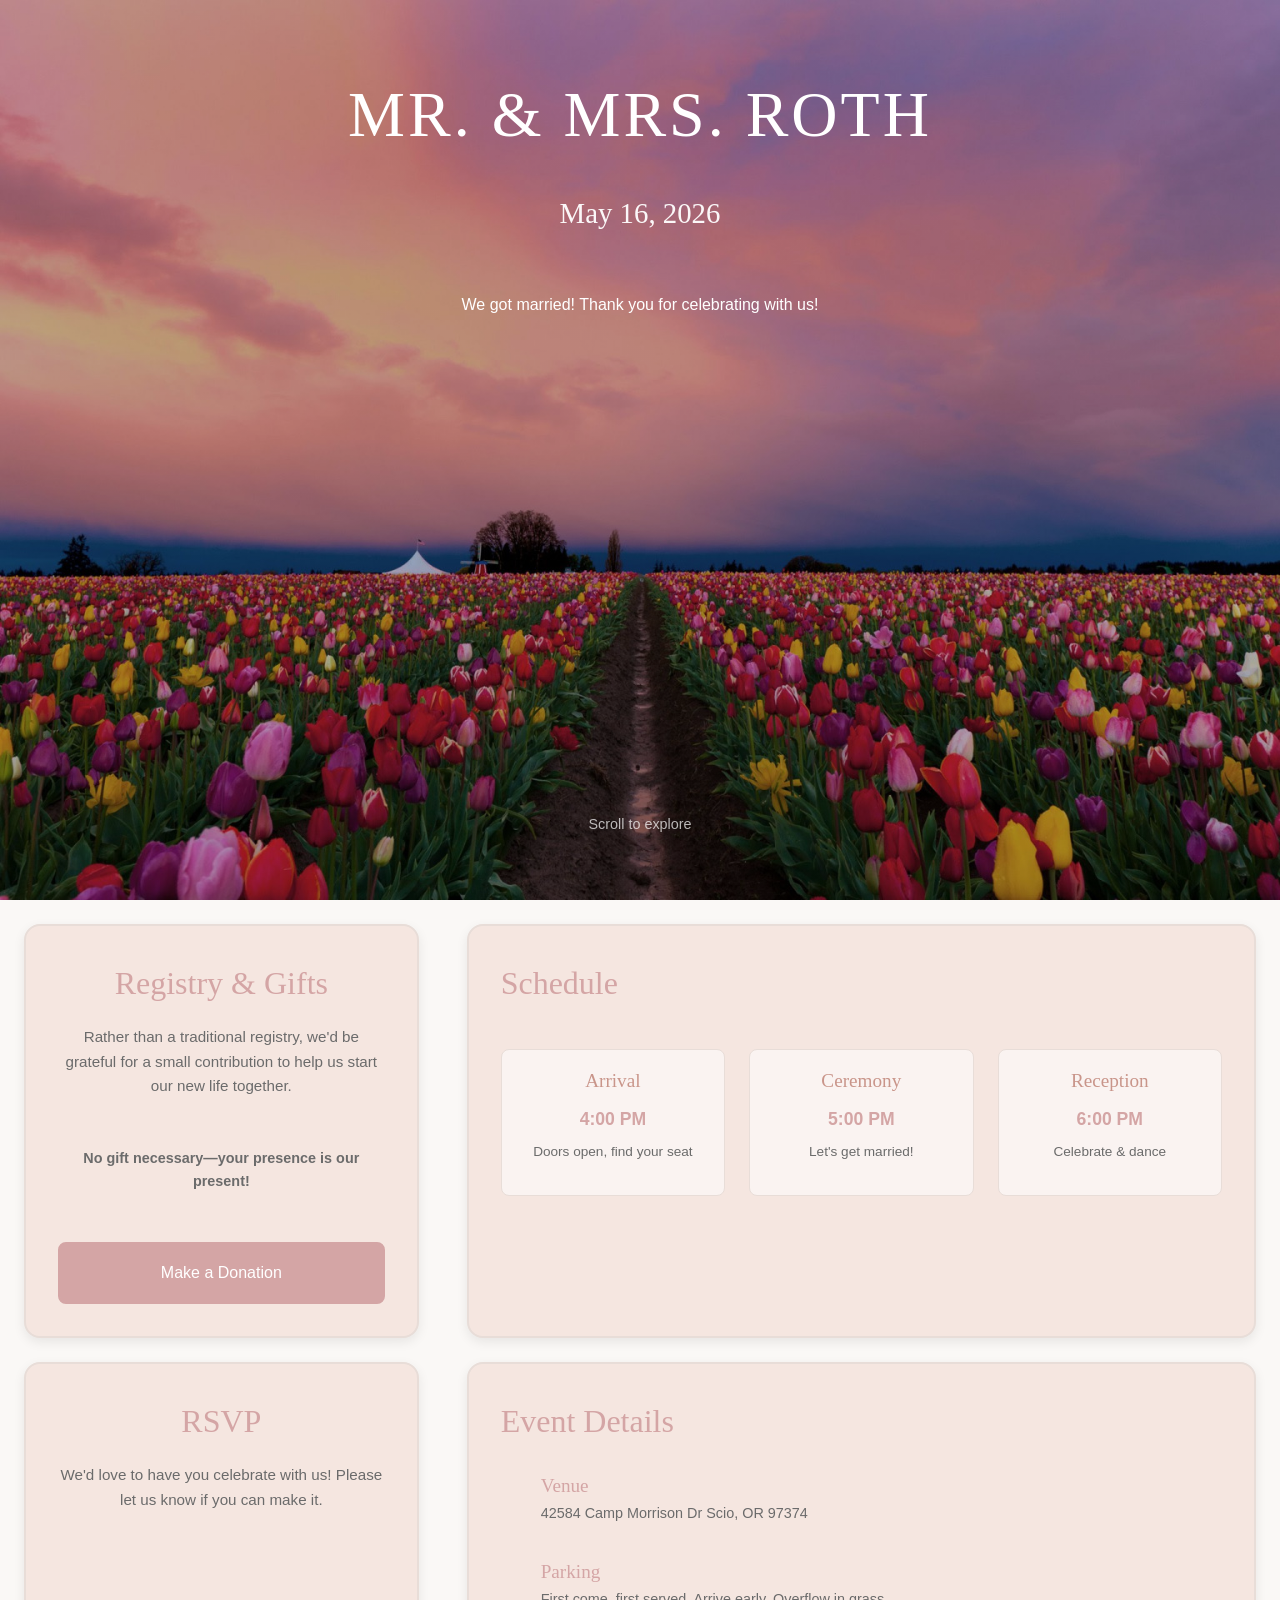
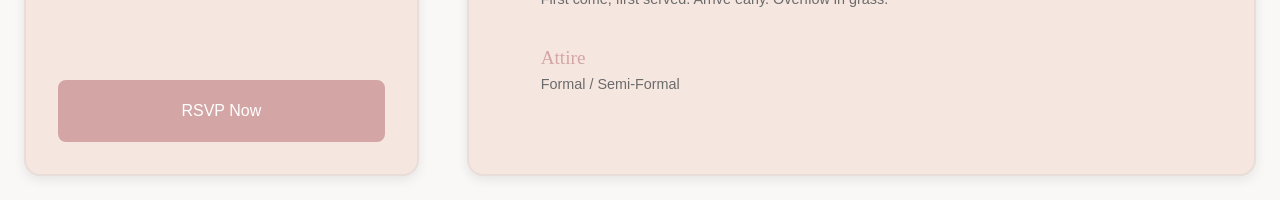
==== commit 4c8924e6: "Save commit." ====
--- a/index.html
+++ b/index.html
@@ -102,7 +102,7 @@
                     <div class="details-grid">
                         <div class="detail-item">
                             <h3>Venue</h3>
-                            <p>42584 Camp Morrison Dr<br>Scio, OR 97374</p>
+                            <p>42584 Camp Morrison Dr Scio, OR 97374</p>
                         </div>
                         <div class="detail-item">
                             <h3>Parking</h3>
@@ -111,10 +111,6 @@
                         <div class="detail-item">
                             <h3>Attire</h3>
                             <p>Formal / Semi-Formal</p>
-                        </div>
-                        <div class="detail-item">
-                            <h3>Arrival</h3>
-                            <p>4:00 PM doors open<br>5:00 PM ceremony</p>
                         </div>
                     </div>
                 </div>
--- a/style.css
+++ b/style.css
@@ -9,6 +9,7 @@
     --accent: #c9958a;             /* Muted mauve */
     --border-light: #e8ddd8;       /* Light taupe */
     --shadow: rgba(0, 0, 0, 0.08); /* Subtle shadow */
+    --page-background: #faf8f6;    /* Soft warm background */
     
     /* Typography */
     --font-serif: 'Georgia', 'Garamond', serif;
@@ -40,7 +41,7 @@
 body {
     font-family: var(--font-sans);
     color: var(--text-dark);
-    background-color: #ffffff;
+    background-color: var(--page-background);
     line-height: 1.6;
     margin: 0;
     padding: 0;
@@ -63,7 +64,7 @@
 h2 {
     font-size: clamp(1.5rem, 4vw, 2rem);
     margin-bottom: var(--spacing-lg);
-    color: var(--accent);
+    color: var(--primary-color);
 }
 
 h3 {
@@ -103,7 +104,13 @@
 /* ========== HERO SECTION ========== */
 
 .hero {
-    background: linear-gradient(135deg, var(--primary-color) 0%, var(--accent) 100%);
+    background:
+        linear-gradient(rgba(0,0,0,0.25), rgba(0,0,0,0.25)),
+        url("tulips.jpg");
+    background-size: cover;
+    background-position: center;
+    background-repeat: no-repeat;
+    justify-content: start;
     color: white;
     padding: var(--spacing-2xl) var(--spacing-lg);
 }
@@ -111,10 +118,8 @@
 .hero-content {
     display: flex;
     flex-direction: column;
-    align-items: center;
-    justify-content: center;
-    gap: var(--spacing-2xl);
-}
+    align-items: center;    justify-content: center;
+    gap: var(--spacing-2xl);}
 
 .hero-title {
     color: white;
@@ -199,7 +204,7 @@
 /* ========== MAIN CONTENT SECTION (Desktop) ========== */
 
 .main-content {
-    background: white;
+    background: var(--page-background);
     padding: var(--spacing-md);
     display: flex;
     align-items: center;
@@ -240,7 +245,7 @@
 /* ========== CARDS ========== */
 
 .card {
-    background: white;
+    background: var(--secondary-color);
     border: 2px solid var(--border-light);
     border-radius: 16px;
     padding: var(--spacing-md);
@@ -253,42 +258,39 @@
 }
 
 .card:hover {
-    border-color: var(--accent);
+    border-color: var(--primary-color);
     box-shadow: 0 8px 20px rgba(0, 0, 0, 0.12);
 }
 
 .card h2 {
     color: var(--primary-color);
     margin-top: 0;
+    margin-bottom: var(--spacing-sm);
 }
 
 .card p {
     flex-grow: 1;
-    margin-bottom: var(--spacing-md);
+    margin-bottom: var(--spacing-sm);
 }
 
 /* ========== EVENT DETAILS CARD ========== */
 
-.details-card {
-    /* neutral background to match other cards */
-    background: white;
-    border: 2px solid var(--border-light);
-}
-
 .details-grid {
-    display: grid;
-    grid-template-columns: 1fr 1fr;
-    gap: var(--spacing-md);
+    display: flex;
+    flex-direction: column;
+    gap: var(--spacing-sm);
     width: 100%;
-    text-align: center;
+    text-align: left;
 }
 
 .detail-item {
-    padding: var(--spacing-md);
+    /* minimal padding for paragraph-like flow */
+    padding: var(--spacing-xs);
+    margin-left: var(--spacing-lg);
 }
 
 .detail-item h3 {
-    margin-bottom: var(--spacing-sm);
+    margin-bottom: 0;
     color: var(--primary-color);
 }
 
@@ -301,7 +303,6 @@
 /* ========== RSVP CARD ========== */
 
 .rsvp-card {
-    background: var(--secondary-color);
     display: flex;
     flex-direction: column;
     justify-content: center;
@@ -313,10 +314,6 @@
 }
 
 /* ========== SCHEDULE CARD ========== */
-
-.schedule-card {
-    background: white;
-}
 
 .schedule-items {
     display: grid;
@@ -327,7 +324,7 @@
 }
 
 .schedule-item {
-    background: var(--secondary-color);
+    background: rgba(255, 255, 255, 0.55);
     padding: var(--spacing-sm);
     border-radius: 8px;
     text-align: center;
@@ -356,8 +353,6 @@
 /* ========== REGISTRY CARD ========== */
 
 .registry-card {
-    background: linear-gradient(135deg, var(--primary-color) 0%, var(--accent) 100%);
-    color: white;
     display: flex;
     flex-direction: column;
     justify-content: center;
@@ -365,11 +360,11 @@
 }
 
 .registry-card h2 {
-    color: white;
+    color: var(--primary-color);
 }
 
 .registry-card p {
-    color: rgba(255, 255, 255, 0.95);
+    color: var(--text-light);
 }
 
 .registry-message {
@@ -378,7 +373,7 @@
 
 .registry-emphasis {
     font-size: 0.9rem;
-    color: rgba(255, 255, 255, 0.9);
+    color: var(--text-light);
     margin-bottom: var(--spacing-lg);
 }
 
@@ -391,11 +386,19 @@
     text-decoration: none;
     font-weight: 500;
     text-align: center;
-    border: none;
     cursor: pointer;
     transition: var(--transition);
     font-size: clamp(0.95rem, 2vw, 1rem);
-    border: 2px solid transparent;
+    border: 2px solid var(--primary-color);
+    background: var(--primary-color);
+    color: white;
+}
+
+.btn:hover {
+    background: var(--accent);
+    border-color: var(--accent);
+    transform: translateY(-2px);
+    box-shadow: 0 6px 16px rgba(212, 165, 165, 0.3);
 }
 
 .btn-primary {
@@ -405,17 +408,6 @@
 
 .btn-primary:hover {
     background: var(--accent);
-    transform: translateY(-2px);
-    box-shadow: 0 6px 16px rgba(212, 165, 165, 0.3);
-}
-
-.registry-card .btn-primary {
-    background: white;
-    color: var(--primary-color);
-}
-
-.registry-card .btn-primary:hover {
-    background: var(--secondary-color);
 }
 
 /* ========== MOBILE-ONLY SECTIONS ========== */
@@ -425,7 +417,7 @@
 .registry-mobile,
 .event-details-mobile {
     display: none;
-    background: white;
+    background: var(--page-background);
 }
 
 .details-mobile .section-content {
@@ -448,7 +440,7 @@
 }
 
 .schedule-mobile {
-    background: var(--secondary-color);
+    background: var(--page-background);
 }
 
 .schedule-mobile .section-content {
@@ -458,8 +450,8 @@
 }
 
 .registry-mobile {
-    background: linear-gradient(135deg, var(--primary-color) 0%, var(--accent) 100%);
-    color: white;
+    background: var(--page-background);
+    color: var(--text-dark);
 }
 
 .registry-mobile .section-content {
@@ -471,11 +463,11 @@
 }
 
 .registry-mobile h2 {
-    color: white;
+    color: var(--primary-color);
 }
 
 .registry-mobile p {
-    color: rgba(255, 255, 255, 0.95);
+    color: var(--text-light);
 }
 
 /* ========== RESPONSIVE DESIGN ========== */
@@ -695,4 +687,4 @@
     .scroll-indicator {
         display: none;
     }
-}
+}
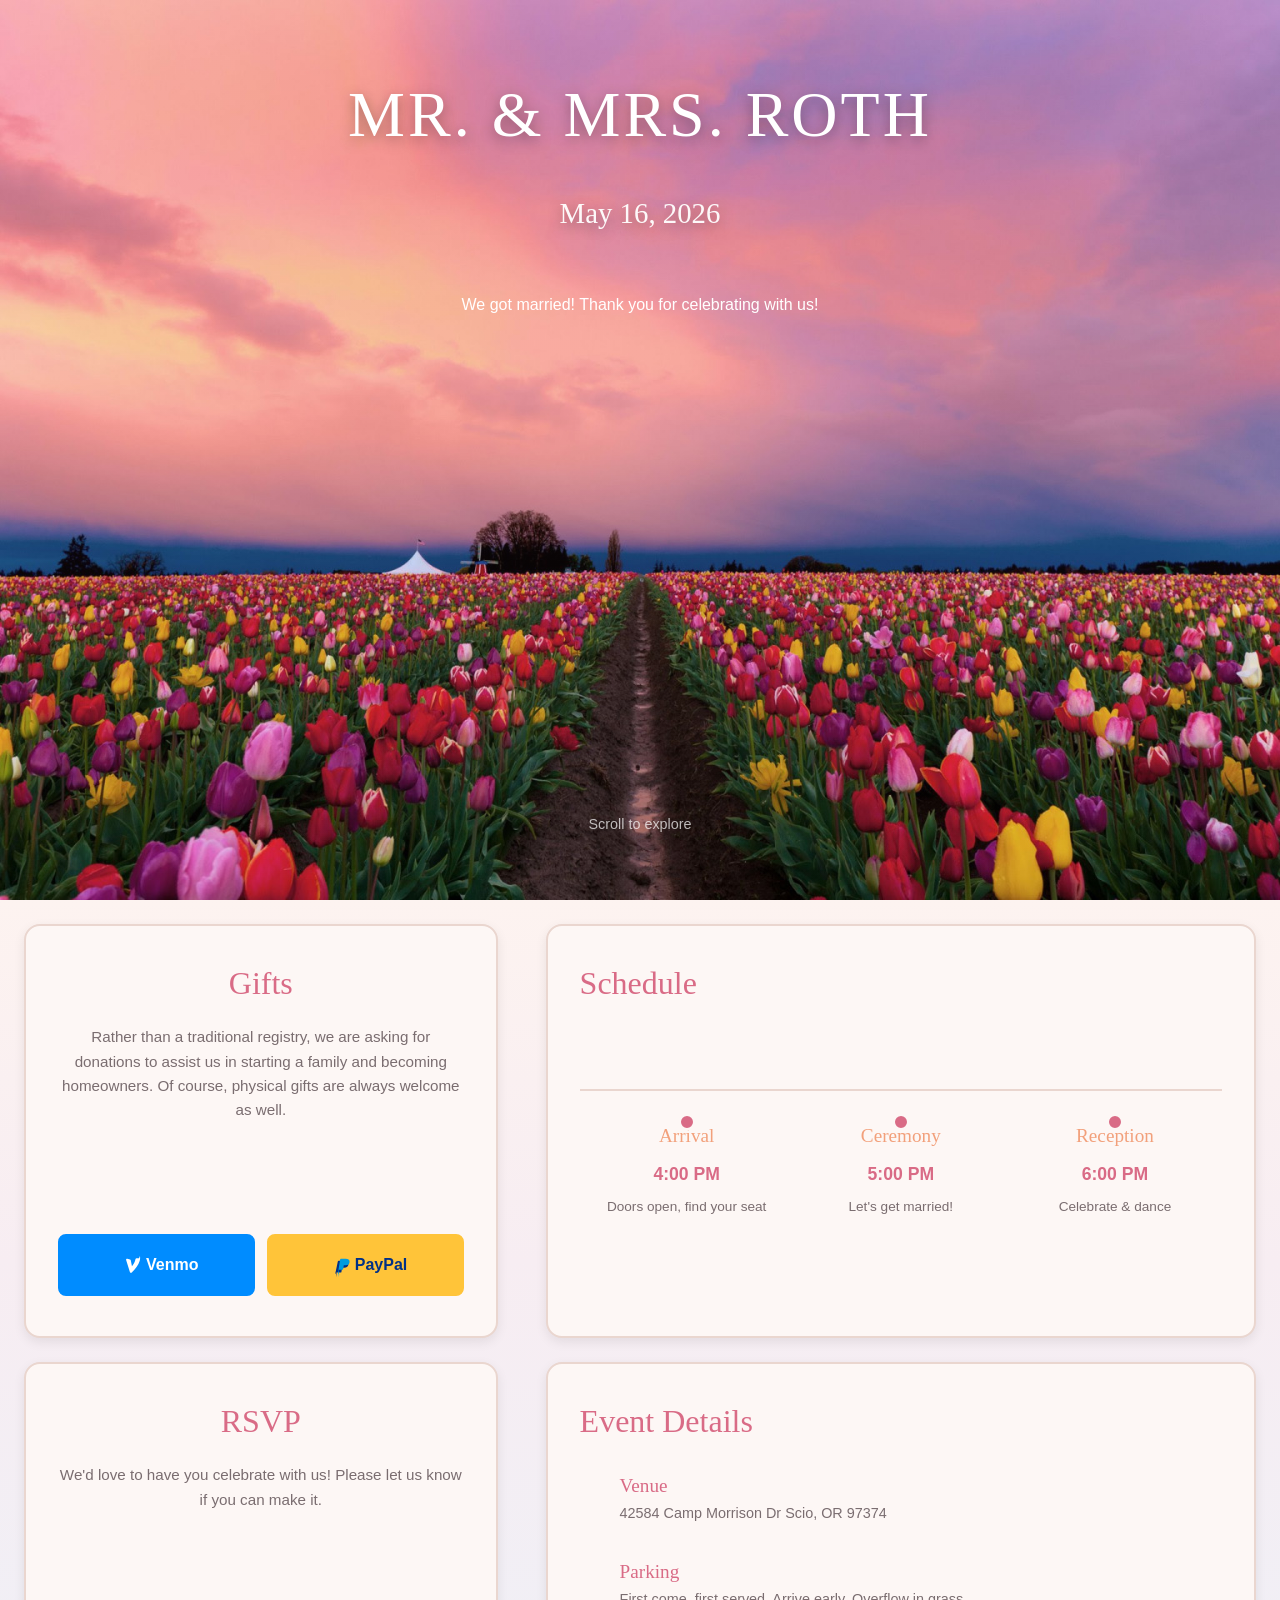
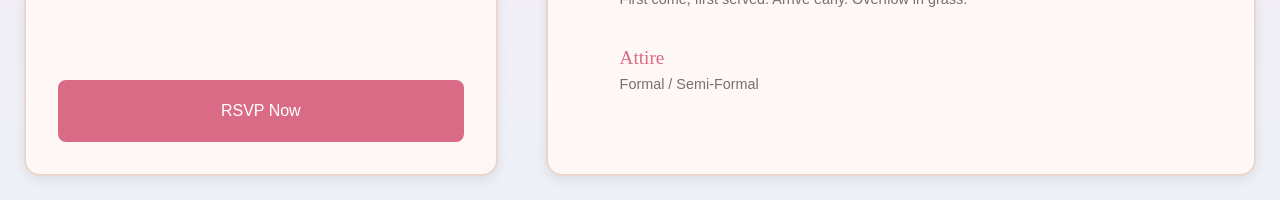
==== commit 79404281: "Payment buttons added." ====
--- a/index.html
+++ b/index.html
@@ -49,16 +49,25 @@
             <div class="content-column left-column">
                 <!-- Left Card 1: Registry -->
                 <div class="card registry-card">
-                    <h2>Registry & Gifts</h2>
+                    <h2>Gifts</h2>
                     <p class="registry-message">
-                        Rather than a traditional registry, we'd be grateful for a small contribution to help us start our new life together.
+                    Rather than a traditional registry, we are asking for donations to assist us in starting a family and becoming homeowners. Of course, physical gifts are always welcome as well.
                     </p>
-                    <p class="registry-emphasis">
-                        <strong>No gift necessary—your presence is our present!</strong>
-                    </p>
-                    <a href="#" class="btn btn-primary" target="_blank">
-                        Make a Donation
-                    </a>
+                    <div class="payment-buttons">
+                        <a href="https://venmo.com/u/BenAndSydney" class="btn btn-venmo" target="_blank">
+                            <svg class="payment-icon" viewBox="0 0 24 24" aria-hidden="true">
+                            <path fill="#ffffff" d="M19.572 3.199c.292 1.676.292 3.406-.222 5.193-1.43 5.003-5.52 9.583-8.628 12.786-.74.763-1.877.418-2.13-.531L4.5 7.676c-.22-.823.52-1.56 1.339-1.34l2.903.707c.41.1.73.421.83.832l1.31 6.483c2.005-2.548 3.402-5.06 3.796-7.516.101-.628.636-1.04 1.26-1.04h2.634z"/>
+                            </svg>
+                            <b>Venmo</b>
+                        </a>
+                        <a href="https://paypal.me/BenRoth0" class="btn btn-paypal" target="_blank">
+                            <svg class="payment-icon" viewBox="0 0 24 24" aria-hidden="true">
+                            <path fill="#003087" d="M7.076 21l.607-3.846H6.237c-.302 0-.454-.244-.396-.538L8.574 3.538c.093-.386.43-.653.825-.653h6.195c2.74 0 4.532 1.157 4.532 3.474 0 2.677-1.826 4.343-4.679 4.343h-2.267l-.72 4.56c-.058.36-.365.613-.73.613H7.076z"/>
+                            <path fill="#009cde" d="M9.544 21l.533-3.384h-1.09c-.303 0-.455-.244-.397-.538l2.46-15.54c.094-.387.43-.653.826-.653h5.38c2.476 0 4.09 1.047 4.09 3.148 0 2.426-1.656 3.94-4.246 3.94h-2.056l-.652 4.132c-.058.36-.365.613-.73.613H9.544z"/>
+                            </svg>
+                            <b>PayPal</b>
+                        </a>
+                    </div>
                 </div>
 
                 <!-- Left Card 2: RSVP -->
@@ -124,15 +133,27 @@
     <section class="section registry-mobile">
         <div class="section-content">
             <div class="card registry-card">
-                <h2>Registry & Gifts</h2>
+                <h2>Gifts</h2>
+
                 <p class="registry-message">
-                    Rather than a traditional registry, we'd be grateful for a small contribution to help us start our new life together.
+                Your presence at our wedding is the greatest gift we could ask for.
                 </p>
+
+                <p class="registry-message">
+                If you would like to honor us with a gift, contributions toward our
+                future home and family are deeply appreciated.
+                </p>
+
                 <p class="registry-emphasis">
-                    <strong>No gift necessary—your presence is our present!</strong>
+                <strong>No gift necessary—your presence is our present!</strong>
                 </p>
-                <a href="#" class="btn btn-primary" target="_blank">
-                    Make a Donation
+
+                <a href="https://venmo.com/YOURNAME" class="btn btn-primary" target="_blank">
+                Contribute via Venmo
+                </a>
+
+                <a href="https://paypal.me/YOURNAME" class="btn btn-primary" target="_blank">
+                Contribute via PayPal
                 </a>
             </div>
 
--- a/style.css
+++ b/style.css
@@ -1,15 +1,20 @@
 /* ========== VARIABLES & RESET ========== */
 
 :root {
-    /* Color Palette */
-    --primary-color: #d4a5a5;      /* Soft rose */
-    --secondary-color: #f5e6e0;    /* Cream/off-white */
-    --text-dark: #3d3d3d;          /* Dark gray */
-    --text-light: #6b6b6b;         /* Medium gray */
-    --accent: #c9958a;             /* Muted mauve */
-    --border-light: #e8ddd8;       /* Light taupe */
-    --shadow: rgba(0, 0, 0, 0.08); /* Subtle shadow */
-    --page-background: #faf8f6;    /* Soft warm background */
+    /* Spring Tulip Color Palette */
+    --primary-color: #d96b86;      /* tulip rose */
+    --secondary-color: #fdf7f5;    /* soft petal background */
+    --accent: #f2a07b;             /* sunset peach */
+    --text-dark: #3b3437;          /* soft charcoal */
+    --text-light: #7a6d70;         /* muted rose grey */
+    --border-light: #ead6cf;       /* warm border */
+    --shadow: rgba(0,0,0,0.08);
+    --page-background: linear-gradient(
+        180deg,
+        #fdf3f0 0%,
+        #f7edf2 40%,
+        #eef0f7 100%
+    );
     
     /* Typography */
     --font-serif: 'Georgia', 'Garamond', serif;
@@ -41,7 +46,7 @@
 body {
     font-family: var(--font-sans);
     color: var(--text-dark);
-    background-color: var(--page-background);
+    background: var(--page-background);
     line-height: 1.6;
     margin: 0;
     padding: 0;
@@ -105,7 +110,7 @@
 
 .hero {
     background:
-        linear-gradient(rgba(0,0,0,0.25), rgba(0,0,0,0.25)),
+        linear-gradient(rgba(217,107,134,0.10), rgba(242,160,123,0.0)),
         url("tulips.jpg");
     background-size: cover;
     background-position: center;
@@ -118,7 +123,8 @@
 .hero-content {
     display: flex;
     flex-direction: column;
-    align-items: center;    justify-content: center;
+    align-items: center;
+    justify-content: center;
     gap: var(--spacing-2xl);}
 
 .hero-title {
@@ -126,6 +132,8 @@
     text-transform: uppercase;
     letter-spacing: 3px;
     margin-bottom: 0;
+    text-align: center;
+    text-shadow: 0 4px 14px rgba(0,0,0,0.35);
 }
 
 .hero-title-wrapper {
@@ -141,6 +149,7 @@
     font-size: clamp(1.25rem, 3vw, 1.8rem);
     margin-bottom: 0;
     margin-top: 0;
+    text-shadow: 0 4px 14px rgba(0,0,0,0.35);
 }
 
 /* ========== COUNTDOWN TIMER ========== */
@@ -158,7 +167,7 @@
     display: flex;
     flex-direction: column;
     align-items: center;
-    background: rgba(255, 255, 255, 0.15);
+    background: rgba(0, 0, 0, 0.15);
     padding: var(--spacing-md) var(--spacing-lg);
     border-radius: 12px;
     backdrop-filter: blur(10px);
@@ -217,8 +226,8 @@
 
 .content-grid {
     display: grid;
-    grid-template-columns: 1fr 2fr;
-    gap: var(--spacing-md);
+    grid-template-columns: 2fr 3fr;
+    gap: var(--spacing-xs);
     width: 100%;
     height: 100%;
     max-width: 1600px;
@@ -313,25 +322,106 @@
     font-size: 0.95rem;
 }
 
-/* ========== SCHEDULE CARD ========== */
+/* ========== PAYMENT BUTTONS ========== */
+
+.payment-buttons{
+    display:flex;
+    gap:0.75rem;
+    justify-content:center;
+    margin:0.5rem 0;
+}
+
+.payment-buttons .btn{
+    display:flex;
+    flex:1;
+    align-items:center;
+    justify-content:center;
+    gap:0.6rem;
+}
+
+.payment-icon{
+    width:22px;
+    height:22px;
+    display:block;
+    flex-shrink:0;
+}
+
+.btn-paypal .payment-icon {
+    transform: translateY(4px) translateX(7px);
+}
+
+.btn-venmo .payment-icon {
+    transform: translateY(-1px) translateX(8px);
+}
+
+.btn.btn-venmo{
+    background:#008CFF;
+    border-color:#008CFF;
+    color:white;
+}
+
+.btn.btn-venmo:hover{
+    background:#0074d9;
+    border-color:#0074d9;
+}
+
+.btn.btn-paypal{
+    background:#FFC439;
+    border-color:#FFC439;
+    color:#003087;
+    font-weight:600;
+}
+
+.btn.btn-paypal:hover{
+    background:#f4b72a;
+    border-color:#f4b72a;
+    color:#003087;
+}
+
+/* ========== SCHEDULE CARD TIMELINE ========== */
 
 .schedule-items {
-    display: grid;
-    grid-template-columns: repeat(3, 1fr);
-    gap: var(--spacing-md);
-    width: 100%;
-    margin-top: var(--spacing-md);
-}
-
+    position: relative;
+    display: flex;
+    justify-content: space-between;
+    align-items: flex-start;
+    margin-top: var(--spacing-lg);
+    padding-top: var(--spacing-lg);
+}
+
+/* timeline line */
+.schedule-items::before {
+    content: "";
+    position: absolute;
+    top: 32px;
+    left: 0;
+    right: 0;
+    height: 2px;
+    background: var(--border-light);
+    z-index: 0;
+}
+
+/* each event */
 .schedule-item {
-    background: rgba(255, 255, 255, 0.55);
-    padding: var(--spacing-sm);
-    border-radius: 8px;
+    position: relative;
     text-align: center;
-    border: 1px solid var(--border-light);
-    display: flex;
-    flex-direction: column;
-    justify-content: center;
+    flex: 1;
+    padding-top: var(--spacing-lg);
+}
+
+/* timeline dot */
+.schedule-item::before {
+    content: "";
+    position: absolute;
+    top: 24px;
+    left: 50%;
+    transform: translateX(-50%);
+    width: 12px;
+    height: 12px;
+    border-radius: 50%;
+    background: var(--primary-color);
+    border: 3px solid var(--secondary-color);
+    z-index: 1;
 }
 
 .schedule-item h3 {
@@ -348,6 +438,10 @@
 .schedule-item .description {
     font-size: 0.85rem;
     color: var(--text-light);
+}
+
+.schedule-item:hover::before {
+    transform: translateX(-50%) scale(1.2);
 }
 
 /* ========== REGISTRY CARD ========== */
@@ -460,6 +554,7 @@
     align-items: center;
     justify-content: center;
     padding: var(--spacing-lg);
+    gap: var(--spacing-2xl);
 }
 
 .registry-mobile h2 {
@@ -570,13 +665,31 @@
     }
 
     .schedule-items {
-        grid-template-columns: 1fr;
-        gap: var(--spacing-sm);
-        margin-top: var(--spacing-md);
+        flex-direction: column;
+        align-items: flex-start;
+        padding-left: var(--spacing-lg);
+    }
+
+    .schedule-items::before {
+        top: 0;
+        bottom: 0;
+        left: 8px;
+        right: auto;
+        width: 2px;
+        height: auto;
     }
 
     .schedule-item {
-        padding: var(--spacing-md);
+        text-align: left;
+        padding-left: var(--spacing-lg);
+        padding-top: 0;
+        margin-bottom: var(--spacing-lg);
+    }
+
+    .schedule-item::before {
+        top: 6px;
+        left: 0;
+        transform: none;
     }
 
     h2 {
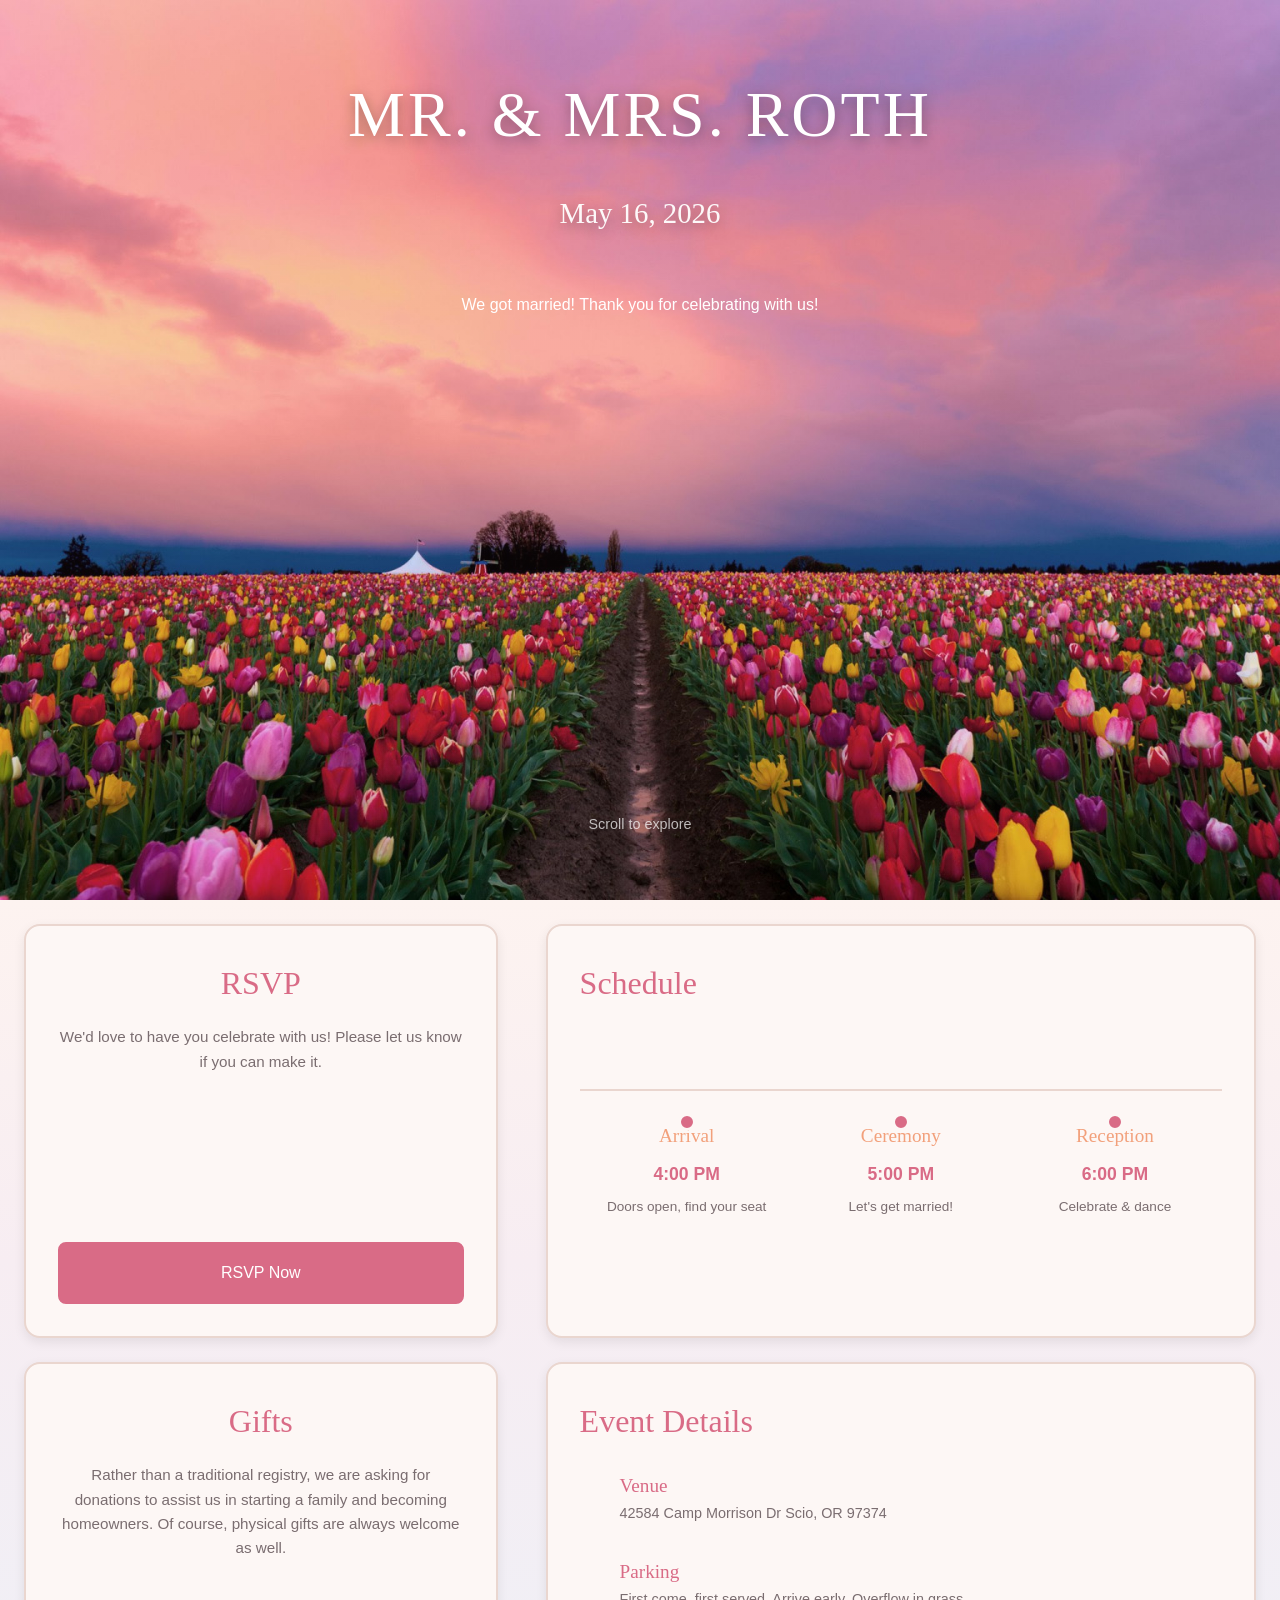
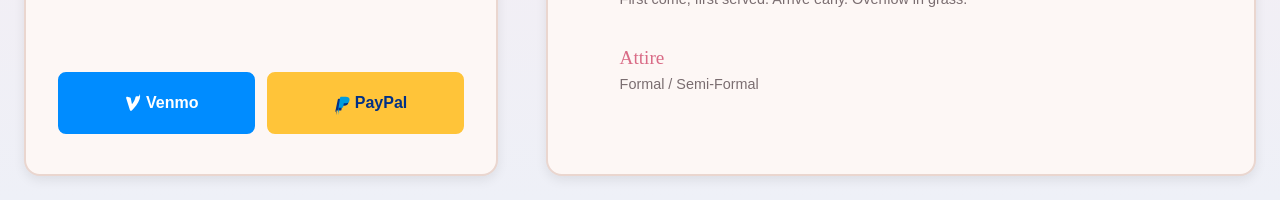
==== commit 8ffba77f: "Reorganized to emphasize info over donations" ====
--- a/index.html
+++ b/index.html
@@ -47,7 +47,15 @@
         <div class="content-grid">
             <!-- LEFT COLUMN (1/3 width) -->
             <div class="content-column left-column">
-                <!-- Left Card 1: Registry -->
+                <!-- Left Card 1: RSVP -->
+                <div class="card rsvp-card">
+                    <h2>RSVP</h2>
+                    <p>We'd love to have you celebrate with us! Please let us know if you can make it.</p>
+                    <a href="https://forms.gle/iLn6RCU9PXUyWr2C9" class="btn btn-primary" target="_blank">
+                        RSVP Now
+                    </a>
+                </div>
+                <!-- Left Card 2: Gifts -->
                 <div class="card registry-card">
                     <h2>Gifts</h2>
                     <p class="registry-message">
@@ -69,15 +77,6 @@
                         </a>
                     </div>
                 </div>
-
-                <!-- Left Card 2: RSVP -->
-                <div class="card rsvp-card">
-                    <h2>RSVP</h2>
-                    <p>We'd love to have you celebrate with us! Please let us know if you can make it.</p>
-                    <a href="https://forms.gle/iLn6RCU9PXUyWr2C9" class="btn btn-primary" target="_blank">
-                        RSVP Now
-                    </a>
-                </div>
             </div>
 
             <!-- RIGHT COLUMN -->
@@ -130,43 +129,32 @@
     <!-- ========== MOBILE-ONLY SECTIONS ========== -->
     <!-- These sections only appear on mobile and provide additional snap points -->
     
-    <section class="section registry-mobile">
+    <section class="section event-details-mobile">
         <div class="section-content">
-            <div class="card registry-card">
-                <h2>Gifts</h2>
-
-                <p class="registry-message">
-                Your presence at our wedding is the greatest gift we could ask for.
-                </p>
-
-                <p class="registry-message">
-                If you would like to honor us with a gift, contributions toward our
-                future home and family are deeply appreciated.
-                </p>
-
-                <p class="registry-emphasis">
-                <strong>No gift necessary—your presence is our present!</strong>
-                </p>
-
-                <a href="https://venmo.com/YOURNAME" class="btn btn-primary" target="_blank">
-                Contribute via Venmo
-                </a>
-
-                <a href="https://paypal.me/YOURNAME" class="btn btn-primary" target="_blank">
-                Contribute via PayPal
-                </a>
-            </div>
-
-            <div class="card rsvp-card">
-                <h2>RSVP</h2>
-                <p>We'd love to have you celebrate with us! Please let us know if you can make it.</p>
-                <a href="https://forms.gle/iLn6RCU9PXUyWr2C9" class="btn btn-primary" target="_blank">
-                    RSVP Now
-                </a>
-            </div>
-        </div>
-    </section>
-    
+            <div class="card details-card">
+                <h2>Event Details</h2>
+                <div class="details-grid">
+                    <div class="detail-item">
+                        <h3>Venue</h3>
+                        <p>42584 Camp Morrison Dr<br>Scio, OR 97374</p>
+                    </div>
+                    <div class="detail-item">
+                        <h3>Parking</h3>
+                        <p>First come, first served. Arrive early. Overflow in grass.</p>
+                    </div>
+                    <div class="detail-item">
+                        <h3>Attire</h3>
+                        <p>Formal / Semi-Formal</p>
+                    </div>
+                    <div class="detail-item">
+                        <h3>Arrival</h3>
+                        <p>4:00 PM doors open<br>5:00 PM ceremony</p>
+                    </div>
+                </div>
+            </div>
+        </div>
+    </section>
+
     <section class="section schedule-mobile">
         <div class="section-content">
             <h2>Schedule</h2>
@@ -190,32 +178,39 @@
         </div>
     </section>
 
-    <section class="section event-details-mobile">
+    <section class="section registry-mobile">
         <div class="section-content">
-            <div class="card details-card">
-                <h2>Event Details</h2>
-                <div class="details-grid">
-                    <div class="detail-item">
-                        <h3>Venue</h3>
-                        <p>42584 Camp Morrison Dr<br>Scio, OR 97374</p>
-                    </div>
-                    <div class="detail-item">
-                        <h3>Parking</h3>
-                        <p>First come, first served. Arrive early. Overflow in grass.</p>
-                    </div>
-                    <div class="detail-item">
-                        <h3>Attire</h3>
-                        <p>Formal / Semi-Formal</p>
-                    </div>
-                    <div class="detail-item">
-                        <h3>Arrival</h3>
-                        <p>4:00 PM doors open<br>5:00 PM ceremony</p>
-                    </div>
-                </div>
-            </div>
-        </div>
-    </section>
-
+            <div class="card rsvp-card">
+                <h2>RSVP</h2>
+                <p>We'd love to have you celebrate with us! Please let us know if you can make it.</p>
+                <a href="https://forms.gle/iLn6RCU9PXUyWr2C9" class="btn btn-primary" target="_blank">
+                    RSVP Now
+                </a>
+            </div>
+            <div class="card registry-card">
+               <h2>Gifts</h2>
+                <p class="registry-message">
+                Rather than a traditional registry, we are asking for donations to assist us in starting a family and becoming homeowners. Of course, physical gifts are always welcome as well.
+                </p>
+                <div class="payment-buttons">
+                    <a href="https://venmo.com/u/BenAndSydney" class="btn btn-venmo" target="_blank">
+                        <svg class="payment-icon" viewBox="0 0 24 24" aria-hidden="true">
+                        <path fill="#ffffff" d="M19.572 3.199c.292 1.676.292 3.406-.222 5.193-1.43 5.003-5.52 9.583-8.628 12.786-.74.763-1.877.418-2.13-.531L4.5 7.676c-.22-.823.52-1.56 1.339-1.34l2.903.707c.41.1.73.421.83.832l1.31 6.483c2.005-2.548 3.402-5.06 3.796-7.516.101-.628.636-1.04 1.26-1.04h2.634z"/>
+                        </svg>
+                        <b>Venmo</b>
+                    </a>
+                    <a href="https://paypal.me/BenRoth0" class="btn btn-paypal" target="_blank">
+                        <svg class="payment-icon" viewBox="0 0 24 24" aria-hidden="true">
+                        <path fill="#003087" d="M7.076 21l.607-3.846H6.237c-.302 0-.454-.244-.396-.538L8.574 3.538c.093-.386.43-.653.825-.653h6.195c2.74 0 4.532 1.157 4.532 3.474 0 2.677-1.826 4.343-4.679 4.343h-2.267l-.72 4.56c-.058.36-.365.613-.73.613H7.076z"/>
+                        <path fill="#009cde" d="M9.544 21l.533-3.384h-1.09c-.303 0-.455-.244-.397-.538l2.46-15.54c.094-.387.43-.653.826-.653h5.38c2.476 0 4.09 1.047 4.09 3.148 0 2.426-1.656 3.94-4.246 3.94h-2.056l-.652 4.132c-.058.36-.365.613-.73.613H9.544z"/>
+                        </svg>
+                        <b>PayPal</b>
+                    </a>
+                </div>
+            </div>
+        </div>
+    </section>
+    
     <script src="script.js"></script>
 </body>
 </html>
--- a/style.css
+++ b/style.css
@@ -326,6 +326,7 @@
 
 .payment-buttons{
     display:flex;
+    flex-direction: row;
     gap:0.75rem;
     justify-content:center;
     margin:0.5rem 0;
@@ -554,7 +555,7 @@
     align-items: center;
     justify-content: center;
     padding: var(--spacing-lg);
-    gap: var(--spacing-2xl);
+    gap: var(--spacing-sm);
 }
 
 .registry-mobile h2 {
@@ -623,7 +624,7 @@
     }
 
     .section-content {
-        padding: var(--spacing-lg);
+        padding: var(--spacing-xs);
         max-width: 100%;
     }
 
@@ -727,6 +728,11 @@
         margin-left: auto;
         margin-right: auto;
     }
+    
+    .payment-buttons{
+        flex-direction: column;
+        
+    }
 
     .registry-message {
         font-size: 0.9rem;
@@ -748,7 +754,7 @@
     .section {
         padding: var(--spacing-lg) var(--spacing-sm);
     }
-
+    
     .card {
         padding: var(--spacing-md);
     }
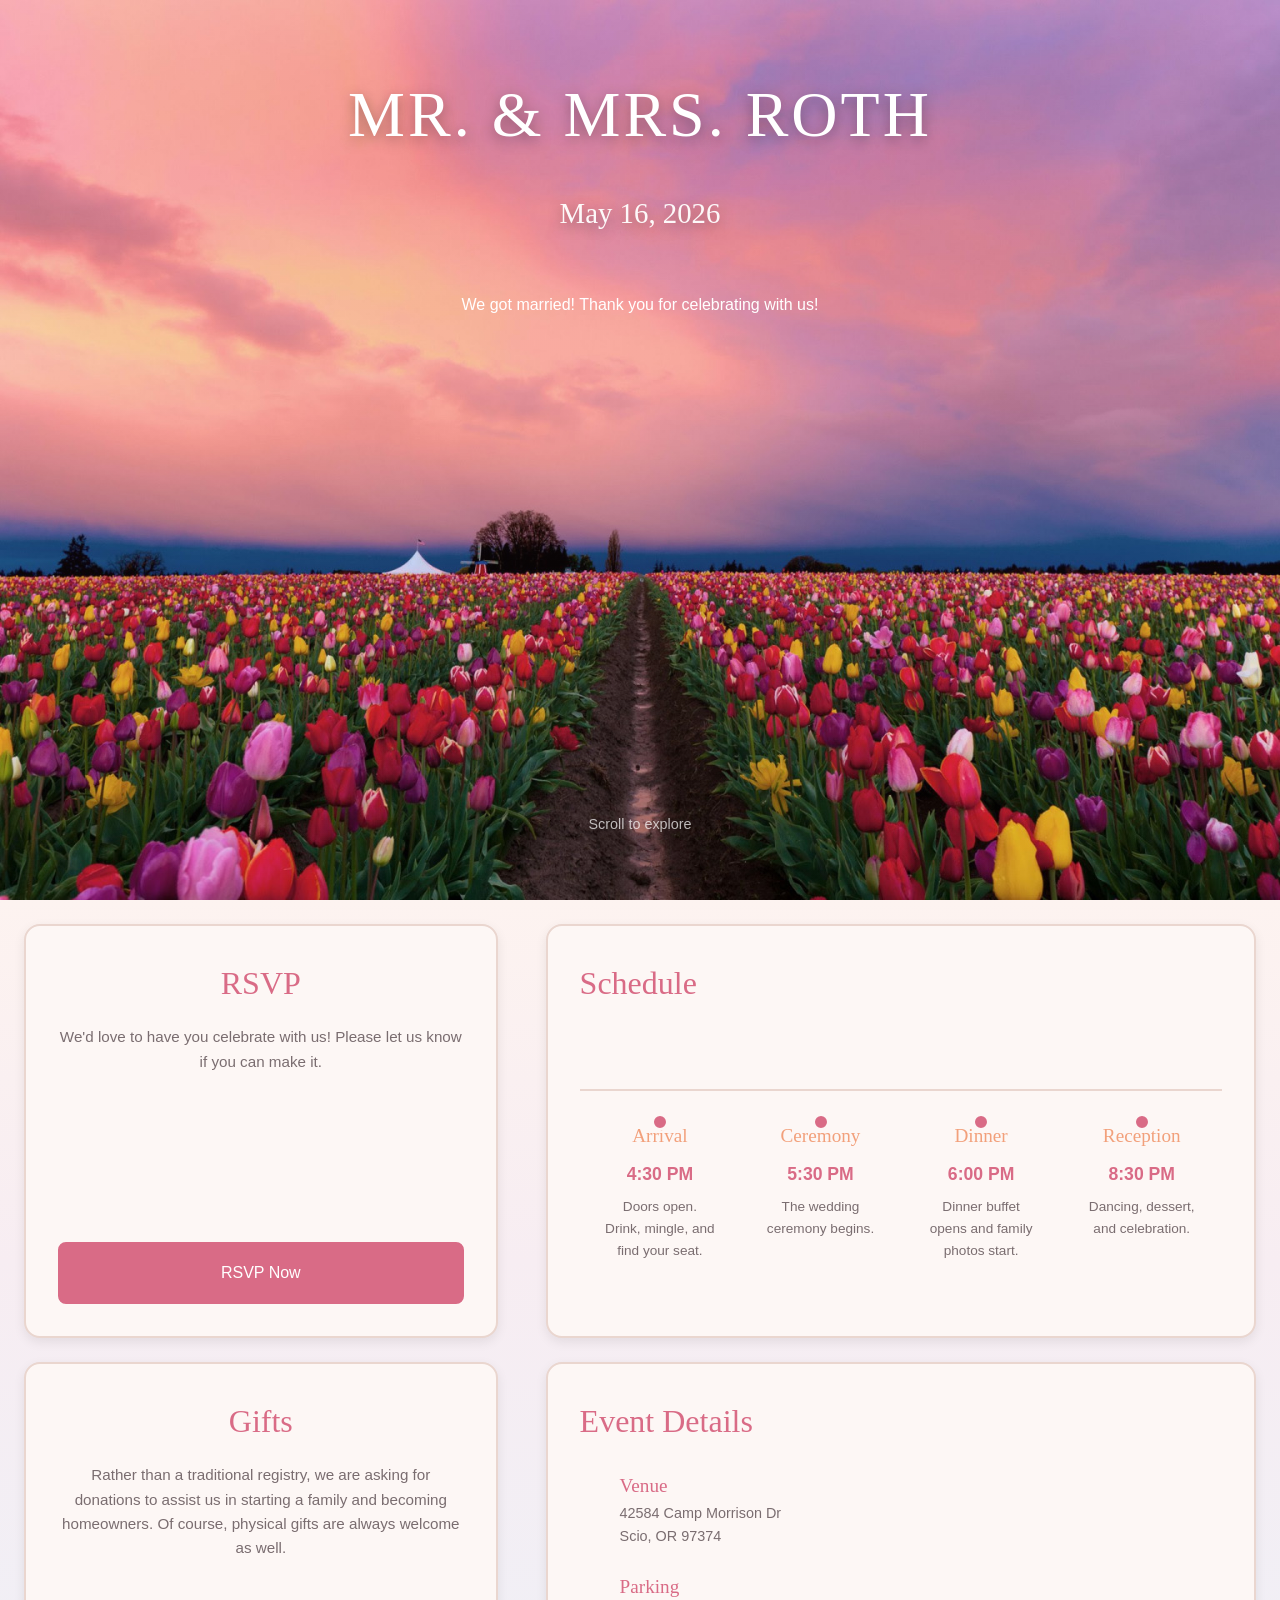
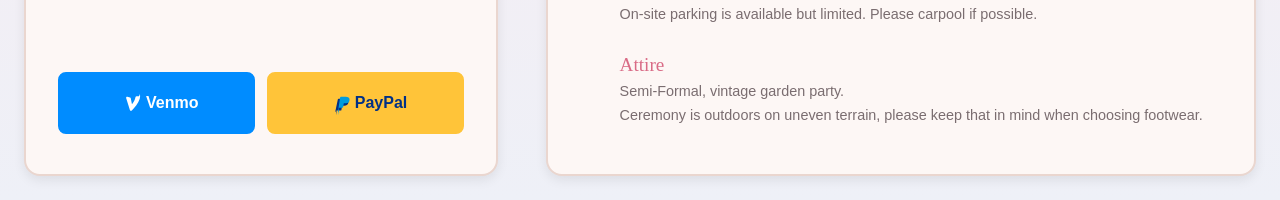
==== commit eb62ad91: "Updated schedule css and content as well as event details content." ====
--- a/index.html
+++ b/index.html
@@ -55,23 +55,24 @@
                         RSVP Now
                     </a>
                 </div>
+
                 <!-- Left Card 2: Gifts -->
                 <div class="card registry-card">
                     <h2>Gifts</h2>
                     <p class="registry-message">
-                    Rather than a traditional registry, we are asking for donations to assist us in starting a family and becoming homeowners. Of course, physical gifts are always welcome as well.
+                        Rather than a traditional registry, we are asking for donations to assist us in starting a family and becoming homeowners. Of course, physical gifts are always welcome as well.
                     </p>
                     <div class="payment-buttons">
                         <a href="https://venmo.com/u/BenAndSydney" class="btn btn-venmo" target="_blank">
                             <svg class="payment-icon" viewBox="0 0 24 24" aria-hidden="true">
-                            <path fill="#ffffff" d="M19.572 3.199c.292 1.676.292 3.406-.222 5.193-1.43 5.003-5.52 9.583-8.628 12.786-.74.763-1.877.418-2.13-.531L4.5 7.676c-.22-.823.52-1.56 1.339-1.34l2.903.707c.41.1.73.421.83.832l1.31 6.483c2.005-2.548 3.402-5.06 3.796-7.516.101-.628.636-1.04 1.26-1.04h2.634z"/>
+                                <path fill="#ffffff" d="M19.572 3.199c.292 1.676.292 3.406-.222 5.193-1.43 5.003-5.52 9.583-8.628 12.786-.74.763-1.877.418-2.13-.531L4.5 7.676c-.22-.823.52-1.56 1.339-1.34l2.903.707c.41.1.73.421.83.832l1.31 6.483c2.005-2.548 3.402-5.06 3.796-7.516.101-.628.636-1.04 1.26-1.04h2.634z"/>
                             </svg>
                             <b>Venmo</b>
                         </a>
                         <a href="https://paypal.me/BenRoth0" class="btn btn-paypal" target="_blank">
                             <svg class="payment-icon" viewBox="0 0 24 24" aria-hidden="true">
-                            <path fill="#003087" d="M7.076 21l.607-3.846H6.237c-.302 0-.454-.244-.396-.538L8.574 3.538c.093-.386.43-.653.825-.653h6.195c2.74 0 4.532 1.157 4.532 3.474 0 2.677-1.826 4.343-4.679 4.343h-2.267l-.72 4.56c-.058.36-.365.613-.73.613H7.076z"/>
-                            <path fill="#009cde" d="M9.544 21l.533-3.384h-1.09c-.303 0-.455-.244-.397-.538l2.46-15.54c.094-.387.43-.653.826-.653h5.38c2.476 0 4.09 1.047 4.09 3.148 0 2.426-1.656 3.94-4.246 3.94h-2.056l-.652 4.132c-.058.36-.365.613-.73.613H9.544z"/>
+                                <path fill="#003087" d="M7.076 21l.607-3.846H6.237c-.302 0-.454-.244-.396-.538L8.574 3.538c.093-.386.43-.653.825-.653h6.195c2.74 0 4.532 1.157 4.532 3.474 0 2.677-1.826 4.343-4.679 4.343h-2.267l-.72 4.56c-.058.36-.365.613-.73.613H7.076z"/>
+                                <path fill="#009cde" d="M9.544 21l.533-3.384h-1.09c-.303 0-.455-.244-.397-.538l2.46-15.54c.094-.387.43-.653.826-.653h5.38c2.476 0 4.09 1.047 4.09 3.148 0 2.426-1.656 3.94-4.246 3.94h-2.056l-.652 4.132c-.058.36-.365.613-.73.613H9.544z"/>
                             </svg>
                             <b>PayPal</b>
                         </a>
@@ -79,7 +80,6 @@
                 </div>
             </div>
 
-            <!-- RIGHT COLUMN -->
             <!-- RIGHT COLUMN (2/3 width) -->
             <div class="content-column right-column">
                 <!-- Right Card 1: Schedule -->
@@ -88,18 +88,26 @@
                     <div class="schedule-items">
                         <div class="schedule-item">
                             <h3>Arrival</h3>
-                            <p class="time">4:00 PM</p>
-                            <p class="description">Doors open, find your seat</p>
-                        </div>
+                            <p class="time">4:30 PM</p>
+                            <p class="description">Doors open. Drink, mingle, and find your seat.</p>
+                        </div>
+
                         <div class="schedule-item">
                             <h3>Ceremony</h3>
-                            <p class="time">5:00 PM</p>
-                            <p class="description">Let's get married!</p>
-                        </div>
+                            <p class="time">5:30 PM</p>
+                            <p class="description">The wedding ceremony begins.</p>
+                        </div>
+
+                        <div class="schedule-item">
+                            <h3>Dinner</h3>
+                            <p class="time">6:00 PM</p>
+                            <p class="description">Dinner buffet opens and family photos start.</p>
+                        </div>
+
                         <div class="schedule-item">
                             <h3>Reception</h3>
-                            <p class="time">6:00 PM</p>
-                            <p class="description">Celebrate & dance</p>
+                            <p class="time">8:30 PM</p>
+                            <p class="description">Dancing, dessert, and celebration.</p>
                         </div>
                     </div>
                 </div>
@@ -110,15 +118,15 @@
                     <div class="details-grid">
                         <div class="detail-item">
                             <h3>Venue</h3>
-                            <p>42584 Camp Morrison Dr Scio, OR 97374</p>
+                            <p>42584 Camp Morrison Dr<br>Scio, OR 97374</p>
                         </div>
                         <div class="detail-item">
                             <h3>Parking</h3>
-                            <p>First come, first served. Arrive early. Overflow in grass.</p>
+                            <p>On-site parking is available but limited. Please carpool if possible.</p>
                         </div>
                         <div class="detail-item">
                             <h3>Attire</h3>
-                            <p>Formal / Semi-Formal</p>
+                            <p>Semi-Formal, vintage garden party.<br>Ceremony is outdoors on uneven terrain, please keep that in mind when choosing footwear.</p>
                         </div>
                     </div>
                 </div>
@@ -127,8 +135,7 @@
     </section>
 
     <!-- ========== MOBILE-ONLY SECTIONS ========== -->
-    <!-- These sections only appear on mobile and provide additional snap points -->
-    
+
     <section class="section event-details-mobile">
         <div class="section-content">
             <div class="card details-card">
@@ -140,15 +147,11 @@
                     </div>
                     <div class="detail-item">
                         <h3>Parking</h3>
-                        <p>First come, first served. Arrive early. Overflow in grass.</p>
+                        <p>On-site parking is available but limited. Please carpool if possible.</p>
                     </div>
                     <div class="detail-item">
                         <h3>Attire</h3>
-                        <p>Formal / Semi-Formal</p>
-                    </div>
-                    <div class="detail-item">
-                        <h3>Arrival</h3>
-                        <p>4:00 PM doors open<br>5:00 PM ceremony</p>
+                        <p>Semi-Formal, vintage garden party.<br>Ceremony is outdoors on uneven terrain, please keep that in mind when choosing footwear.</p>
                     </div>
                 </div>
             </div>
@@ -161,18 +164,26 @@
             <div class="schedule-items">
                 <div class="schedule-item">
                     <h3>Arrival</h3>
-                    <p class="time">4:00 PM</p>
-                    <p class="description">Doors open, find your seat</p>
-                </div>
+                    <p class="time">4:30 PM</p>
+                    <p class="description">Doors open. Drink, mingle, and find your seat.</p>
+                </div>
+
                 <div class="schedule-item">
                     <h3>Ceremony</h3>
-                    <p class="time">5:00 PM</p>
-                    <p class="description">Let's get married!</p>
-                </div>
+                    <p class="time">5:30 PM</p>
+                    <p class="description">The wedding ceremony begins.</p>
+                </div>
+
+                <div class="schedule-item">
+                    <h3>Dinner</h3>
+                    <p class="time">6:00 PM</p>
+                    <p class="description">Dinner buffet opens and family photos start.</p>
+                </div>
+
                 <div class="schedule-item">
                     <h3>Reception</h3>
-                    <p class="time">6:00 PM</p>
-                    <p class="description">Celebrate & dance</p>
+                    <p class="time">8:30 PM</p>
+                    <p class="description">Dancing, dessert, and celebration.</p>
                 </div>
             </div>
         </div>
@@ -187,22 +198,23 @@
                     RSVP Now
                 </a>
             </div>
+
             <div class="card registry-card">
-               <h2>Gifts</h2>
+                <h2>Gifts</h2>
                 <p class="registry-message">
-                Rather than a traditional registry, we are asking for donations to assist us in starting a family and becoming homeowners. Of course, physical gifts are always welcome as well.
+                    Rather than a traditional registry, we are asking for donations to assist us in starting a family and becoming homeowners. Of course, physical gifts are always welcome as well.
                 </p>
                 <div class="payment-buttons">
                     <a href="https://venmo.com/u/BenAndSydney" class="btn btn-venmo" target="_blank">
                         <svg class="payment-icon" viewBox="0 0 24 24" aria-hidden="true">
-                        <path fill="#ffffff" d="M19.572 3.199c.292 1.676.292 3.406-.222 5.193-1.43 5.003-5.52 9.583-8.628 12.786-.74.763-1.877.418-2.13-.531L4.5 7.676c-.22-.823.52-1.56 1.339-1.34l2.903.707c.41.1.73.421.83.832l1.31 6.483c2.005-2.548 3.402-5.06 3.796-7.516.101-.628.636-1.04 1.26-1.04h2.634z"/>
+                            <path fill="#ffffff" d="M19.572 3.199c.292 1.676.292 3.406-.222 5.193-1.43 5.003-5.52 9.583-8.628 12.786-.74.763-1.877.418-2.13-.531L4.5 7.676c-.22-.823.52-1.56 1.339-1.34l2.903.707c.41.1.73.421.83.832l1.31 6.483c2.005-2.548 3.402-5.06 3.796-7.516.101-.628.636-1.04 1.26-1.04h2.634z"/>
                         </svg>
                         <b>Venmo</b>
                     </a>
                     <a href="https://paypal.me/BenRoth0" class="btn btn-paypal" target="_blank">
                         <svg class="payment-icon" viewBox="0 0 24 24" aria-hidden="true">
-                        <path fill="#003087" d="M7.076 21l.607-3.846H6.237c-.302 0-.454-.244-.396-.538L8.574 3.538c.093-.386.43-.653.825-.653h6.195c2.74 0 4.532 1.157 4.532 3.474 0 2.677-1.826 4.343-4.679 4.343h-2.267l-.72 4.56c-.058.36-.365.613-.73.613H7.076z"/>
-                        <path fill="#009cde" d="M9.544 21l.533-3.384h-1.09c-.303 0-.455-.244-.397-.538l2.46-15.54c.094-.387.43-.653.826-.653h5.38c2.476 0 4.09 1.047 4.09 3.148 0 2.426-1.656 3.94-4.246 3.94h-2.056l-.652 4.132c-.058.36-.365.613-.73.613H9.544z"/>
+                            <path fill="#003087" d="M7.076 21l.607-3.846H6.237c-.302 0-.454-.244-.396-.538L8.574 3.538c.093-.386.43-.653.825-.653h6.195c2.74 0 4.532 1.157 4.532 3.474 0 2.677-1.826 4.343-4.679 4.343h-2.267l-.72 4.56c-.058.36-.365.613-.73.613H7.076z"/>
+                            <path fill="#009cde" d="M9.544 21l.533-3.384h-1.09c-.303 0-.455-.244-.397-.538l2.46-15.54c.094-.387.43-.653.826-.653h5.38c2.476 0 4.09 1.047 4.09 3.148 0 2.426-1.656 3.94-4.246 3.94h-2.056l-.652 4.132c-.058.36-.365.613-.73.613H9.544z"/>
                         </svg>
                         <b>PayPal</b>
                     </a>
@@ -213,4 +225,4 @@
     
     <script src="script.js"></script>
 </body>
-</html>
+</html>
--- a/style.css
+++ b/style.css
@@ -2,12 +2,12 @@
 
 :root {
     /* Spring Tulip Color Palette */
-    --primary-color: #d96b86;      /* tulip rose */
-    --secondary-color: #fdf7f5;    /* soft petal background */
-    --accent: #f2a07b;             /* sunset peach */
-    --text-dark: #3b3437;          /* soft charcoal */
-    --text-light: #7a6d70;         /* muted rose grey */
-    --border-light: #ead6cf;       /* warm border */
+    --primary-color: #d96b86;
+    --secondary-color: #fdf7f5;
+    --accent: #f2a07b;
+    --text-dark: #3b3437;
+    --text-light: #7a6d70;
+    --border-light: #ead6cf;
     --shadow: rgba(0,0,0,0.08);
     --page-background: linear-gradient(
         180deg,
@@ -125,7 +125,8 @@
     flex-direction: column;
     align-items: center;
     justify-content: center;
-    gap: var(--spacing-2xl);}
+    gap: var(--spacing-2xl);
+}
 
 .hero-title {
     color: white;
@@ -287,13 +288,12 @@
 .details-grid {
     display: flex;
     flex-direction: column;
-    gap: var(--spacing-sm);
+    gap: var(--spacing-xs);
     width: 100%;
     text-align: left;
 }
 
 .detail-item {
-    /* minimal padding for paragraph-like flow */
     padding: var(--spacing-xs);
     margin-left: var(--spacing-lg);
 }
@@ -324,27 +324,27 @@
 
 /* ========== PAYMENT BUTTONS ========== */
 
-.payment-buttons{
-    display:flex;
+.payment-buttons {
+    display: flex;
     flex-direction: row;
-    gap:0.75rem;
-    justify-content:center;
-    margin:0.5rem 0;
-}
-
-.payment-buttons .btn{
-    display:flex;
-    flex:1;
-    align-items:center;
-    justify-content:center;
-    gap:0.6rem;
-}
-
-.payment-icon{
-    width:22px;
-    height:22px;
-    display:block;
-    flex-shrink:0;
+    gap: 0.75rem;
+    justify-content: center;
+    margin: 0.5rem 0;
+}
+
+.payment-buttons .btn {
+    display: flex;
+    flex: 1;
+    align-items: center;
+    justify-content: center;
+    gap: 0.6rem;
+}
+
+.payment-icon {
+    width: 22px;
+    height: 22px;
+    display: block;
+    flex-shrink: 0;
 }
 
 .btn-paypal .payment-icon {
@@ -355,28 +355,28 @@
     transform: translateY(-1px) translateX(8px);
 }
 
-.btn.btn-venmo{
-    background:#008CFF;
-    border-color:#008CFF;
-    color:white;
-}
-
-.btn.btn-venmo:hover{
-    background:#0074d9;
-    border-color:#0074d9;
-}
-
-.btn.btn-paypal{
-    background:#FFC439;
-    border-color:#FFC439;
-    color:#003087;
-    font-weight:600;
-}
-
-.btn.btn-paypal:hover{
-    background:#f4b72a;
-    border-color:#f4b72a;
-    color:#003087;
+.btn.btn-venmo {
+    background: #008CFF;
+    border-color: #008CFF;
+    color: white;
+}
+
+.btn.btn-venmo:hover {
+    background: #0074d9;
+    border-color: #0074d9;
+}
+
+.btn.btn-paypal {
+    background: #FFC439;
+    border-color: #FFC439;
+    color: #003087;
+    font-weight: 600;
+}
+
+.btn.btn-paypal:hover {
+    background: #f4b72a;
+    border-color: #f4b72a;
+    color: #003087;
 }
 
 /* ========== SCHEDULE CARD TIMELINE ========== */
@@ -390,7 +390,6 @@
     padding-top: var(--spacing-lg);
 }
 
-/* timeline line */
 .schedule-items::before {
     content: "";
     position: absolute;
@@ -402,7 +401,6 @@
     z-index: 0;
 }
 
-/* each event */
 .schedule-item {
     position: relative;
     text-align: center;
@@ -410,7 +408,6 @@
     padding-top: var(--spacing-lg);
 }
 
-/* timeline dot */
 .schedule-item::before {
     content: "";
     position: absolute;
@@ -439,6 +436,7 @@
 .schedule-item .description {
     font-size: 0.85rem;
     color: var(--text-light);
+    padding: 0 var(--spacing-md);
 }
 
 .schedule-item:hover::before {
@@ -512,7 +510,7 @@
 .registry-mobile,
 .event-details-mobile {
     display: none;
-    background: var(--page-background);
+    background: transparent;
 }
 
 .details-mobile .section-content {
@@ -534,19 +532,10 @@
     text-align: center;
 }
 
-.schedule-mobile {
-    background: var(--page-background);
-}
-
 .schedule-mobile .section-content {
     display: flex;
     flex-direction: column;
     padding: var(--spacing-lg);
-}
-
-.registry-mobile {
-    background: var(--page-background);
-    color: var(--text-dark);
 }
 
 .registry-mobile .section-content {
@@ -568,7 +557,6 @@
 
 /* ========== RESPONSIVE DESIGN ========== */
 
-/* Landscape Tablet and Desktop */
 @media (min-width: 1024px) {
     .main-content {
         height: 100vh;
@@ -584,7 +572,6 @@
     }
 }
 
-/* Tablet (Landscape) */
 @media (max-width: 1023px) and (orientation: landscape) {
     .section {
         height: 100vh;
@@ -610,8 +597,13 @@
     }
 }
 
-/* Tablet (Portrait) and Mobile */
 @media (max-width: 768px) {
+    body {
+        background: var(--page-background);
+        background-repeat: no-repeat;
+        background-size: 100% 100%;
+    }
+
     .main-content {
         display: none;
     }
@@ -729,9 +721,8 @@
         margin-right: auto;
     }
     
-    .payment-buttons{
+    .payment-buttons {
         flex-direction: column;
-        
     }
 
     .registry-message {
@@ -743,7 +734,6 @@
     }
 }
 
-/* Small Mobile */
 @media (max-width: 480px) {
     :root {
         --spacing-lg: 1.5rem;
@@ -765,7 +755,16 @@
     }
 
     .schedule-items {
+        margin: 0;
         gap: var(--spacing-sm);
+    }
+
+    .schedule-item {
+        margin: 0;
+    }
+
+    .schedule-item .description {
+        margin: 0;
     }
 
     h1 {
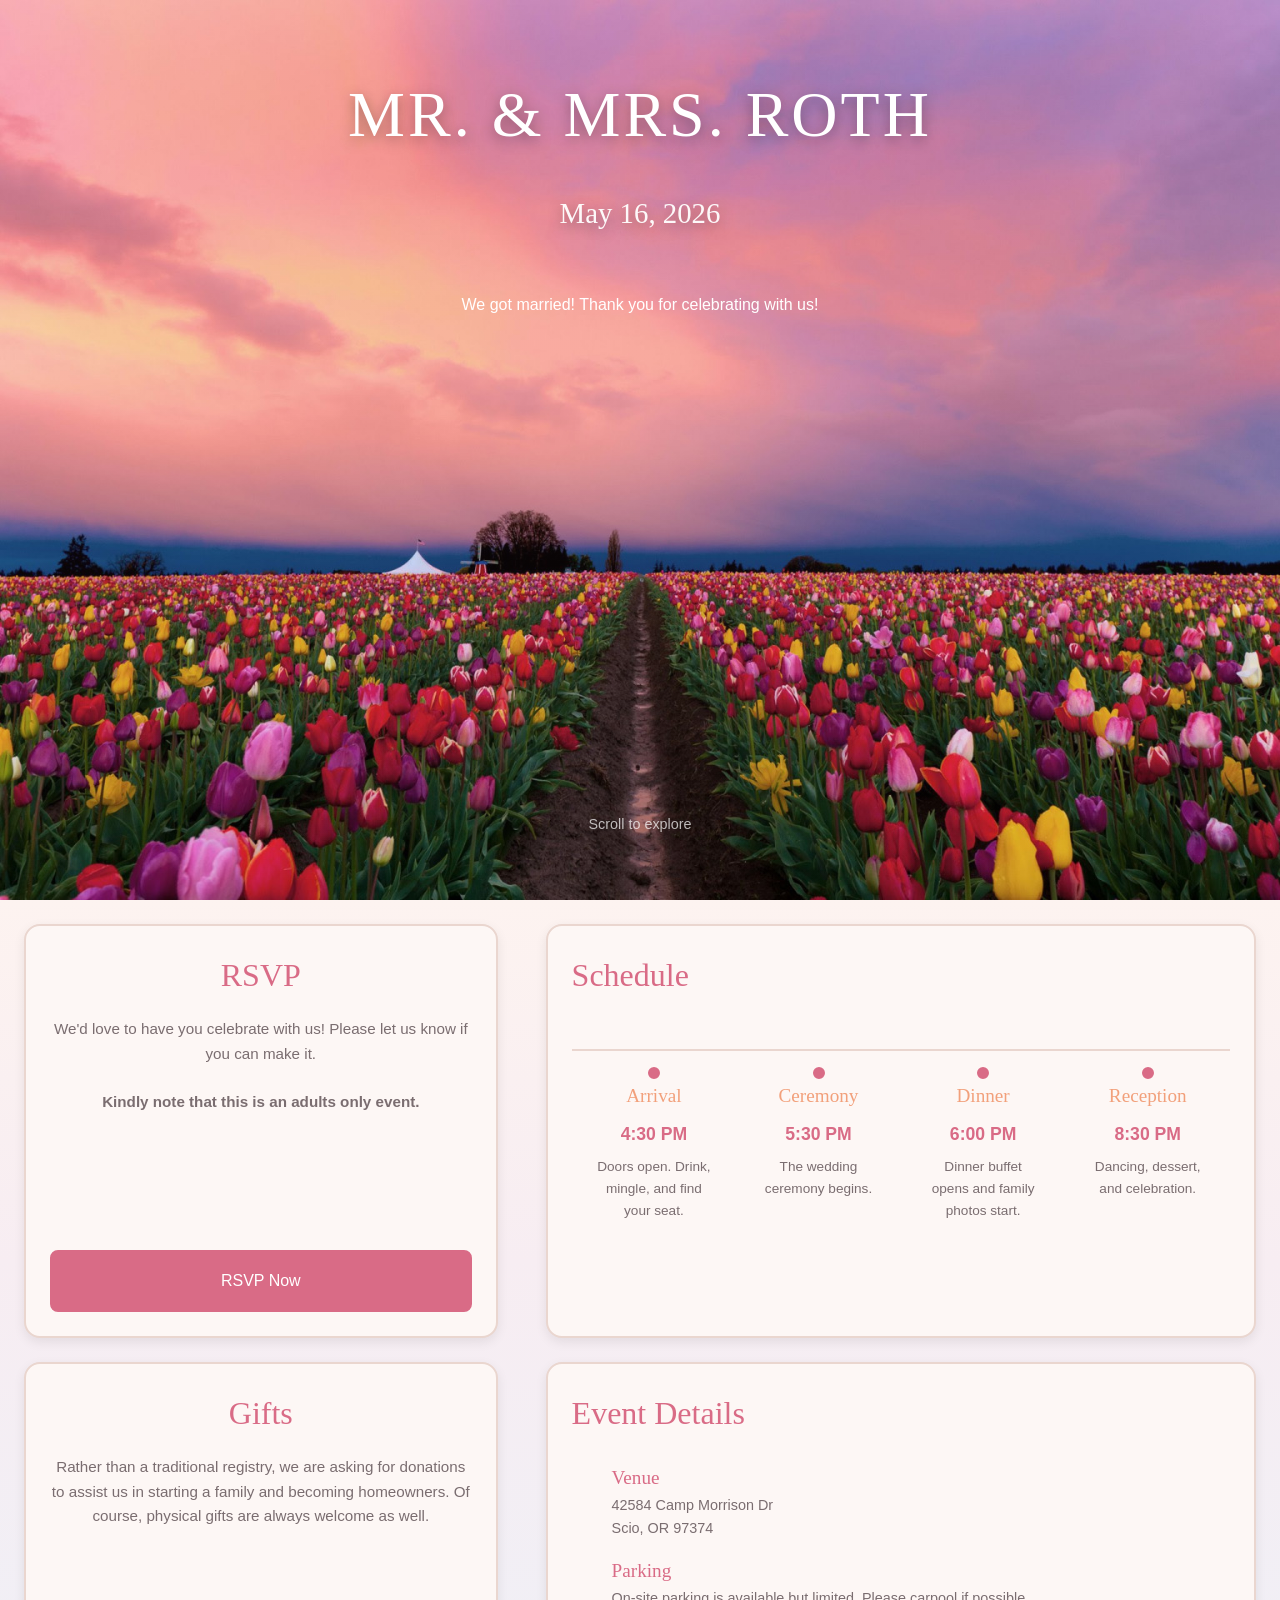
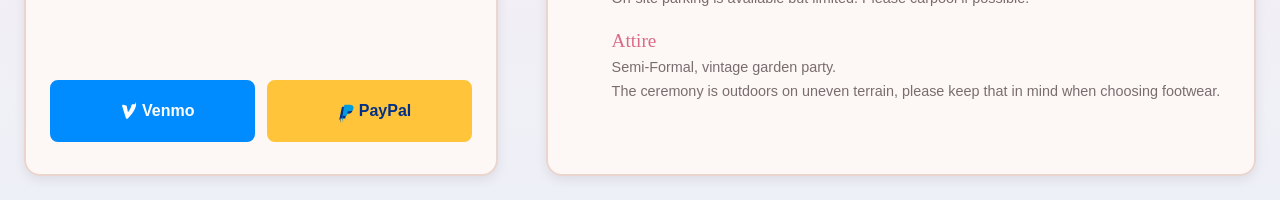
==== commit 0fcd4674: "Updated content and spacing on mobile." ====
--- a/index.html
+++ b/index.html
@@ -1,11 +1,13 @@
 <!DOCTYPE html>
 <html lang="en">
+
 <head>
     <meta charset="UTF-8">
     <meta name="viewport" content="width=device-width, initial-scale=1.0">
     <title>Mr. & Mrs. Roth - 2026</title>
     <link rel="stylesheet" href="style.css">
 </head>
+
 <body>
     <!-- ========== HERO SECTION ========== -->
     <section class="section hero">
@@ -13,7 +15,7 @@
             <div class="hero-title-wrapper">
                 <h1 class="hero-title">Mr. & Mrs. Roth</h1>
                 <p class="hero-subtitle">May 16, 2026</p>
-                
+
                 <!-- Countdown Timer -->
                 <div class="countdown">
                     <div class="countdown-item">
@@ -50,7 +52,12 @@
                 <!-- Left Card 1: RSVP -->
                 <div class="card rsvp-card">
                     <h2>RSVP</h2>
-                    <p>We'd love to have you celebrate with us! Please let us know if you can make it.</p>
+                    <p>
+                        We'd love to have you celebrate with us! Please let us know if you can make it.
+                        <br>
+                        <br>
+                        <b>Kindly note that this is an adults only event.</b>
+                    </p>
                     <a href="https://forms.gle/iLn6RCU9PXUyWr2C9" class="btn btn-primary" target="_blank">
                         RSVP Now
                     </a>
@@ -60,19 +67,23 @@
                 <div class="card registry-card">
                     <h2>Gifts</h2>
                     <p class="registry-message">
-                        Rather than a traditional registry, we are asking for donations to assist us in starting a family and becoming homeowners. Of course, physical gifts are always welcome as well.
+                        Rather than a traditional registry, we are asking for donations to assist us in starting a
+                        family and becoming homeowners. Of course, physical gifts are always welcome as well.
                     </p>
                     <div class="payment-buttons">
                         <a href="https://venmo.com/u/BenAndSydney" class="btn btn-venmo" target="_blank">
                             <svg class="payment-icon" viewBox="0 0 24 24" aria-hidden="true">
-                                <path fill="#ffffff" d="M19.572 3.199c.292 1.676.292 3.406-.222 5.193-1.43 5.003-5.52 9.583-8.628 12.786-.74.763-1.877.418-2.13-.531L4.5 7.676c-.22-.823.52-1.56 1.339-1.34l2.903.707c.41.1.73.421.83.832l1.31 6.483c2.005-2.548 3.402-5.06 3.796-7.516.101-.628.636-1.04 1.26-1.04h2.634z"/>
+                                <path fill="#ffffff"
+                                    d="M19.572 3.199c.292 1.676.292 3.406-.222 5.193-1.43 5.003-5.52 9.583-8.628 12.786-.74.763-1.877.418-2.13-.531L4.5 7.676c-.22-.823.52-1.56 1.339-1.34l2.903.707c.41.1.73.421.83.832l1.31 6.483c2.005-2.548 3.402-5.06 3.796-7.516.101-.628.636-1.04 1.26-1.04h2.634z" />
                             </svg>
                             <b>Venmo</b>
                         </a>
                         <a href="https://paypal.me/BenRoth0" class="btn btn-paypal" target="_blank">
                             <svg class="payment-icon" viewBox="0 0 24 24" aria-hidden="true">
-                                <path fill="#003087" d="M7.076 21l.607-3.846H6.237c-.302 0-.454-.244-.396-.538L8.574 3.538c.093-.386.43-.653.825-.653h6.195c2.74 0 4.532 1.157 4.532 3.474 0 2.677-1.826 4.343-4.679 4.343h-2.267l-.72 4.56c-.058.36-.365.613-.73.613H7.076z"/>
-                                <path fill="#009cde" d="M9.544 21l.533-3.384h-1.09c-.303 0-.455-.244-.397-.538l2.46-15.54c.094-.387.43-.653.826-.653h5.38c2.476 0 4.09 1.047 4.09 3.148 0 2.426-1.656 3.94-4.246 3.94h-2.056l-.652 4.132c-.058.36-.365.613-.73.613H9.544z"/>
+                                <path fill="#003087"
+                                    d="M7.076 21l.607-3.846H6.237c-.302 0-.454-.244-.396-.538L8.574 3.538c.093-.386.43-.653.825-.653h6.195c2.74 0 4.532 1.157 4.532 3.474 0 2.677-1.826 4.343-4.679 4.343h-2.267l-.72 4.56c-.058.36-.365.613-.73.613H7.076z" />
+                                <path fill="#009cde"
+                                    d="M9.544 21l.533-3.384h-1.09c-.303 0-.455-.244-.397-.538l2.46-15.54c.094-.387.43-.653.826-.653h5.38c2.476 0 4.09 1.047 4.09 3.148 0 2.426-1.656 3.94-4.246 3.94h-2.056l-.652 4.132c-.058.36-.365.613-.73.613H9.544z" />
                             </svg>
                             <b>PayPal</b>
                         </a>
@@ -126,7 +137,8 @@
                         </div>
                         <div class="detail-item">
                             <h3>Attire</h3>
-                            <p>Semi-Formal, vintage garden party.<br>Ceremony is outdoors on uneven terrain, please keep that in mind when choosing footwear.</p>
+                            <p>Semi-Formal, vintage garden party.<br>The ceremony is outdoors on uneven terrain, please keep
+                                that in mind when choosing footwear.</p>
                         </div>
                     </div>
                 </div>
@@ -151,7 +163,8 @@
                     </div>
                     <div class="detail-item">
                         <h3>Attire</h3>
-                        <p>Semi-Formal, vintage garden party.<br>Ceremony is outdoors on uneven terrain, please keep that in mind when choosing footwear.</p>
+                        <p>Semi-Formal, vintage garden party.<br><br>The ceremony is outdoors on uneven terrain, please keep
+                            that in mind when choosing footwear.</p>
                     </div>
                 </div>
             </div>
@@ -193,7 +206,13 @@
         <div class="section-content">
             <div class="card rsvp-card">
                 <h2>RSVP</h2>
-                <p>We'd love to have you celebrate with us! Please let us know if you can make it.</p>
+                <p>
+                    We'd love to have you celebrate with us! Please let us know if you can make it.
+                    <br>
+                    <br>
+                    <b>Kindly note that this is an adults only event.</b>
+                    <br><br>
+                </p>
                 <a href="https://forms.gle/iLn6RCU9PXUyWr2C9" class="btn btn-primary" target="_blank">
                     RSVP Now
                 </a>
@@ -202,19 +221,23 @@
             <div class="card registry-card">
                 <h2>Gifts</h2>
                 <p class="registry-message">
-                    Rather than a traditional registry, we are asking for donations to assist us in starting a family and becoming homeowners. Of course, physical gifts are always welcome as well.
+                    Rather than a traditional registry, we are asking for donations to assist us in starting a family
+                    and becoming homeowners. Of course, physical gifts are always welcome as well.
                 </p>
                 <div class="payment-buttons">
                     <a href="https://venmo.com/u/BenAndSydney" class="btn btn-venmo" target="_blank">
                         <svg class="payment-icon" viewBox="0 0 24 24" aria-hidden="true">
-                            <path fill="#ffffff" d="M19.572 3.199c.292 1.676.292 3.406-.222 5.193-1.43 5.003-5.52 9.583-8.628 12.786-.74.763-1.877.418-2.13-.531L4.5 7.676c-.22-.823.52-1.56 1.339-1.34l2.903.707c.41.1.73.421.83.832l1.31 6.483c2.005-2.548 3.402-5.06 3.796-7.516.101-.628.636-1.04 1.26-1.04h2.634z"/>
+                            <path fill="#ffffff"
+                                d="M19.572 3.199c.292 1.676.292 3.406-.222 5.193-1.43 5.003-5.52 9.583-8.628 12.786-.74.763-1.877.418-2.13-.531L4.5 7.676c-.22-.823.52-1.56 1.339-1.34l2.903.707c.41.1.73.421.83.832l1.31 6.483c2.005-2.548 3.402-5.06 3.796-7.516.101-.628.636-1.04 1.26-1.04h2.634z" />
                         </svg>
                         <b>Venmo</b>
                     </a>
                     <a href="https://paypal.me/BenRoth0" class="btn btn-paypal" target="_blank">
                         <svg class="payment-icon" viewBox="0 0 24 24" aria-hidden="true">
-                            <path fill="#003087" d="M7.076 21l.607-3.846H6.237c-.302 0-.454-.244-.396-.538L8.574 3.538c.093-.386.43-.653.825-.653h6.195c2.74 0 4.532 1.157 4.532 3.474 0 2.677-1.826 4.343-4.679 4.343h-2.267l-.72 4.56c-.058.36-.365.613-.73.613H7.076z"/>
-                            <path fill="#009cde" d="M9.544 21l.533-3.384h-1.09c-.303 0-.455-.244-.397-.538l2.46-15.54c.094-.387.43-.653.826-.653h5.38c2.476 0 4.09 1.047 4.09 3.148 0 2.426-1.656 3.94-4.246 3.94h-2.056l-.652 4.132c-.058.36-.365.613-.73.613H9.544z"/>
+                            <path fill="#003087"
+                                d="M7.076 21l.607-3.846H6.237c-.302 0-.454-.244-.396-.538L8.574 3.538c.093-.386.43-.653.825-.653h6.195c2.74 0 4.532 1.157 4.532 3.474 0 2.677-1.826 4.343-4.679 4.343h-2.267l-.72 4.56c-.058.36-.365.613-.73.613H7.076z" />
+                            <path fill="#009cde"
+                                d="M9.544 21l.533-3.384h-1.09c-.303 0-.455-.244-.397-.538l2.46-15.54c.094-.387.43-.653.826-.653h5.38c2.476 0 4.09 1.047 4.09 3.148 0 2.426-1.656 3.94-4.246 3.94h-2.056l-.652 4.132c-.058.36-.365.613-.73.613H9.544z" />
                         </svg>
                         <b>PayPal</b>
                     </a>
@@ -222,7 +245,8 @@
             </div>
         </div>
     </section>
-    
+
     <script src="script.js"></script>
 </body>
+
 </html>
--- a/style.css
+++ b/style.css
@@ -258,7 +258,7 @@
     background: var(--secondary-color);
     border: 2px solid var(--border-light);
     border-radius: 16px;
-    padding: var(--spacing-md);
+    padding: var(--spacing-xs);
     box-shadow: 0 4px 12px var(--shadow);
     transition: var(--transition);
     display: flex;
@@ -288,7 +288,6 @@
 .details-grid {
     display: flex;
     flex-direction: column;
-    gap: var(--spacing-xs);
     width: 100%;
     text-align: left;
 }
@@ -386,7 +385,6 @@
     display: flex;
     justify-content: space-between;
     align-items: flex-start;
-    margin-top: var(--spacing-lg);
     padding-top: var(--spacing-lg);
 }
 
@@ -411,7 +409,7 @@
 .schedule-item::before {
     content: "";
     position: absolute;
-    top: 24px;
+    top: 15px;
     left: 50%;
     transform: translateX(-50%);
     width: 12px;
@@ -568,7 +566,7 @@
     }
 
     .card {
-        padding: var(--spacing-lg);
+        padding: var(--spacing-md);
     }
 }
 
@@ -635,16 +633,16 @@
     }
 
     .schedule-mobile .section-content {
-        padding: var(--spacing-md);
+        padding: var(--spacing-xs);
     }
 
     .registry-mobile .section-content {
-        padding: var(--spacing-md);
+        padding: var(--spacing-xs);
         text-align: center;
     }
 
     .card {
-        padding: var(--spacing-md);
+        padding: var(--spacing-sm);
         border-radius: 12px;
     }
 
@@ -685,6 +683,10 @@
         transform: none;
     }
 
+    .schedule-item:hover::before {
+        transform: scale(1.2);
+    }
+
     h2 {
         font-size: 1.3rem;
         margin-bottom: var(--spacing-md);
@@ -741,12 +743,23 @@
         --spacing-2xl: 2.5rem;
     }
 
+    .schedule-mobile,
+    .details-mobile,
+    .registry-mobile,
+    .event-details-mobile {
+        display: flex;
+    }
+
     .section {
         padding: var(--spacing-lg) var(--spacing-sm);
     }
+
+    .section-content {
+        padding: 0;
+    }
     
     .card {
-        padding: var(--spacing-md);
+        padding: var(--spacing-xs) var(--spacing-sm);
     }
 
     .details-grid {
